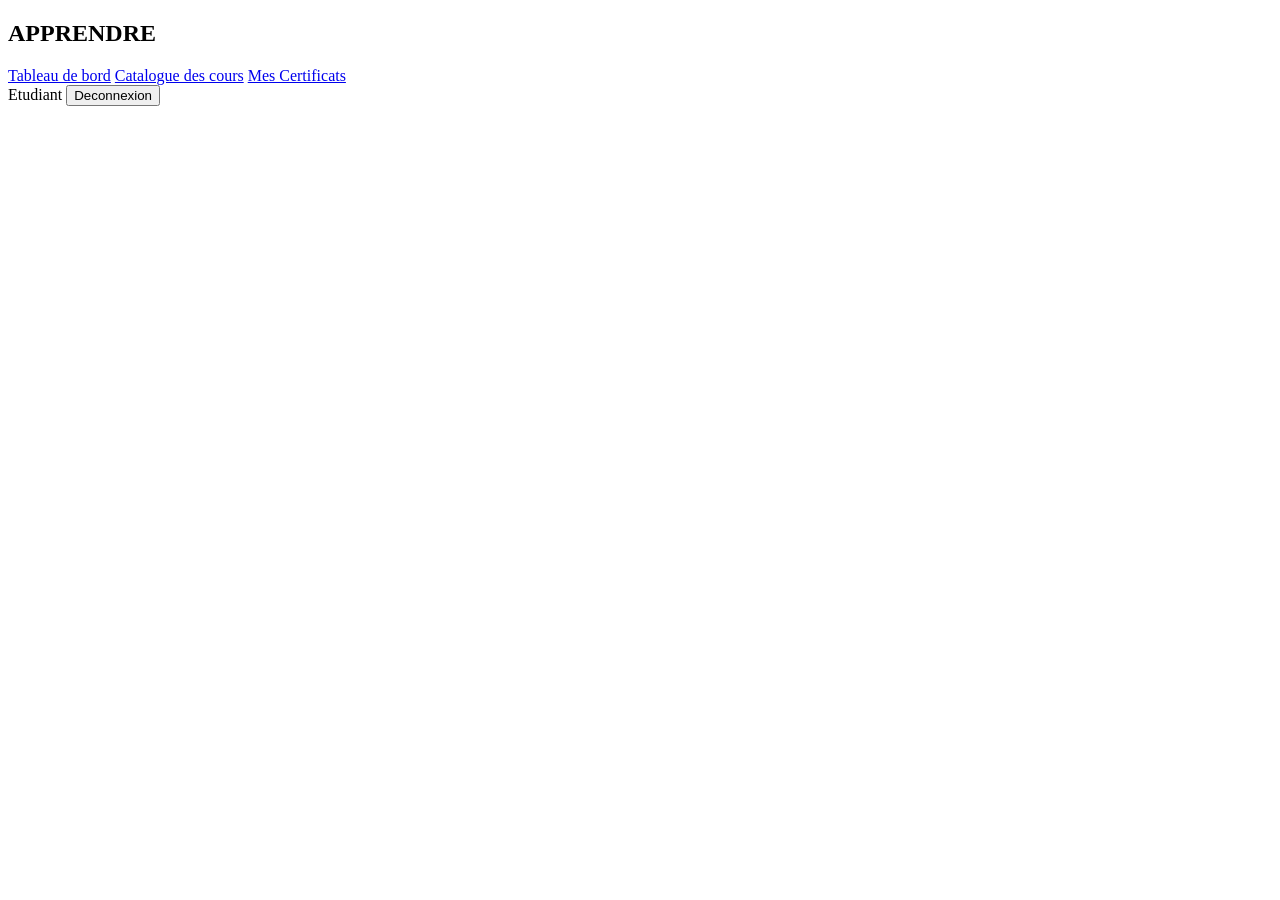
==== index.html @ 1cfc4658 "premier commit" ====
<!DOCTYPE html>
<html lang="en">

<head>
    <meta charset="UTF-8">
    <meta name="viewport" content="width=device-width, initial-scale=1.0">
    <link href="https://fonts.googleapis.com/css2?family=Plus+Jakarta+Sans:wght@300;400;500;600;700&display=swap"
        rel="stylesheet">
    <link rel="stylesheet" href="css/styles.css">
    <title>LMS Apprentissage Web</title>
</head>

<body>
    <div class="conteneur-application">
        <aside id="barre-laterale" class="masquee">
            <div id="logo-plateforme">
                <h2>APPRENDRE</h2>
            </div>
            <nav id="menu-navigation">
                <a href="#dashboard" class="link active" id="dashbord-link">Tableau de bord</a>
                <a href="#catalogue" class="nav-link" id="catalogue-link">Catalogue des cours</a>
                <a href="#certificats" class="nav-link" id="certificats-link">Mes Certificats</a>
            </nav>
            <div id="user-zone">
                <span id="user-connected">Etudiant</span>
                <button id="deconnexion-btn">Deconnexion</button>
            </div>
        </aside>
        <main id="zone-contenu">

        </main>
    </div>
</body>

</html>
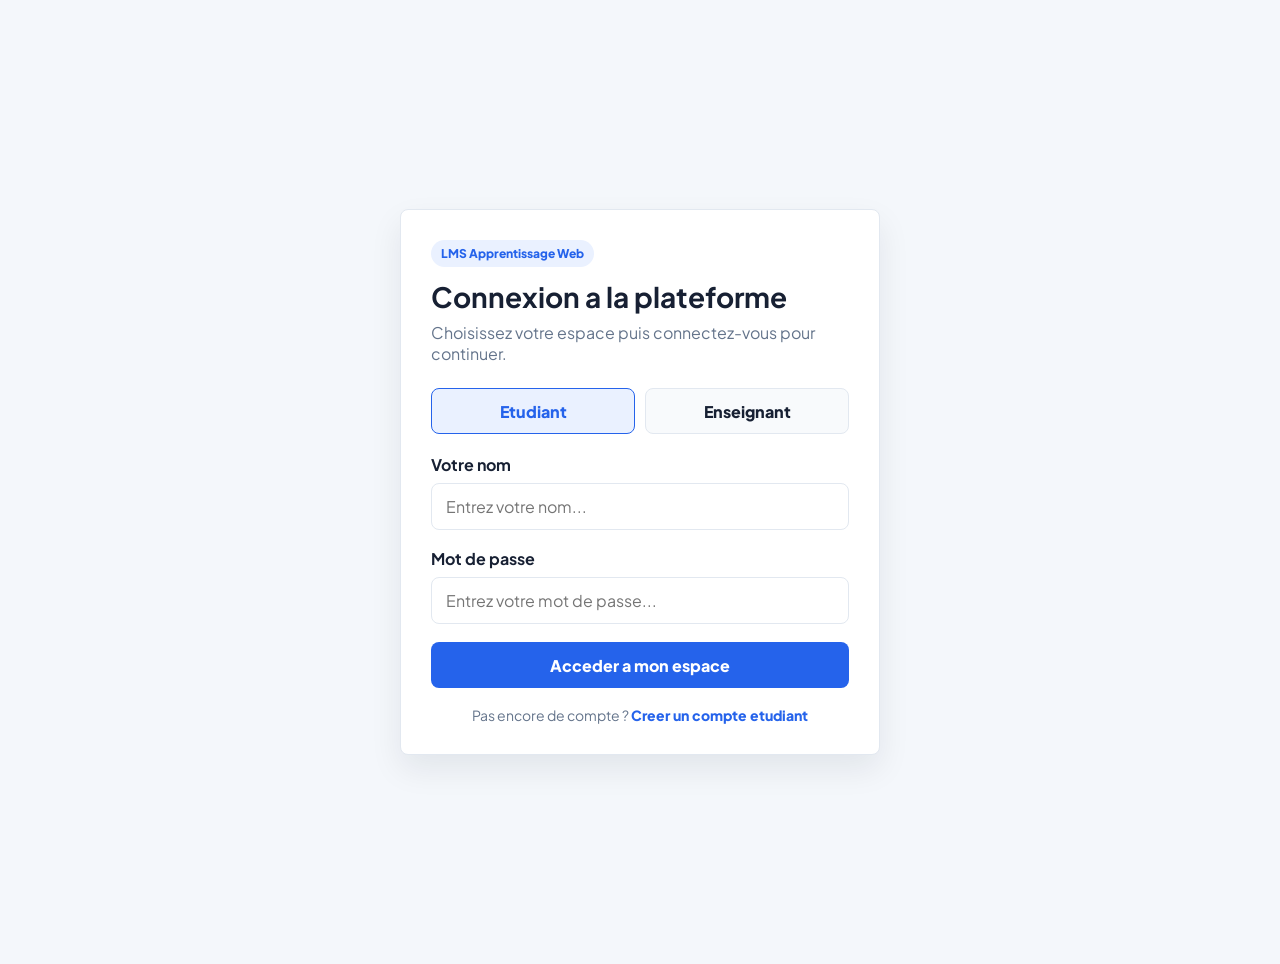
==== commit 54b8fb22: "creation des nouvelles pages et de la logique php et js" ====
--- a/index.html
+++ b/index.html
@@ -1,5 +1,5 @@
 <!DOCTYPE html>
-<html lang="en">
+<html lang="fr">
 
 <head>
     <meta charset="UTF-8">
@@ -7,6 +7,16 @@
     <link href="https://fonts.googleapis.com/css2?family=Plus+Jakarta+Sans:wght@300;400;500;600;700&display=swap"
         rel="stylesheet">
     <link rel="stylesheet" href="css/styles.css">
+    <link rel="stylesheet" href="css/connexion.css">
+    <link rel="stylesheet" href="css/dashboard.css">
+    <link rel="stylesheet" href="css/catalogue.css">
+    <link rel="stylesheet" href="css/visionneuse.css">
+    <link rel="stylesheet" href="css/quiz.css">
+    <link rel="stylesheet" href="css/certificat.css">
+    <link rel="stylesheet" href="css/enseignant-dashboard.css">
+    <link rel="stylesheet" href="css/enseignant-cours.css">
+    <link rel="stylesheet" href="css/enseignant-lecon.css">
+    <link rel="stylesheet" href="css/enseignant-evaluation.css">
     <title>LMS Apprentissage Web</title>
 </head>
 
@@ -17,19 +27,28 @@
                 <h2>APPRENDRE</h2>
             </div>
             <nav id="menu-navigation">
-                <a href="#dashboard" class="link active" id="dashbord-link">Tableau de bord</a>
-                <a href="#catalogue" class="nav-link" id="catalogue-link">Catalogue des cours</a>
-                <a href="#certificats" class="nav-link" id="certificats-link">Mes Certificats</a>
+                <p class="titre-menu" data-role-menu="etudiant">Espace etudiant</p>
+                <a href="#dashboard" class="nav-link active" id="dashboard-link" data-role-menu="etudiant">Tableau de bord</a>
+                <a href="#catalogue" class="nav-link" id="catalogue-link" data-role-menu="etudiant">Catalogue des cours</a>
+                <a href="#certificats" class="nav-link" id="certificats-link" data-role-menu="etudiant">Mes Certificats</a>
+                <p class="titre-menu" data-role-menu="enseignant">Espace enseignant</p>
+                <a href="#enseignant-dashboard" class="nav-link" id="enseignant-dashboard-link" data-role-menu="enseignant">Tableau de bord</a>
+                <a href="#enseignant-cours" class="nav-link" id="enseignant-cours-link" data-role-menu="enseignant">Cours</a>
+                <a href="#enseignant-lecon" class="nav-link" id="enseignant-lecon-link" data-role-menu="enseignant">Lecons</a>
+                <a href="#enseignant-evaluation" class="nav-link" id="enseignant-evaluation-link" data-role-menu="enseignant">Evaluations</a>
+                <p class="titre-menu" data-role-menu="promoteur">Espace promoteur</p>
+                <a href="#promoteur-modules" class="nav-link" id="promoteur-modules-link" data-role-menu="promoteur">Modules</a>
             </nav>
             <div id="user-zone">
                 <span id="user-connected">Etudiant</span>
-                <button id="deconnexion-btn">Deconnexion</button>
+                <button id="deconnexion-btn" type="button">Deconnexion</button>
             </div>
         </aside>
         <main id="zone-contenu">
 
         </main>
     </div>
+    <script src="js/app.js"></script>
 </body>
 
-</html>+</html>
--- a/css/styles.css
+++ b/css/styles.css
@@ -0,0 +1,293 @@
+:root {
+    --couleur-primaire: #2563eb;
+    --couleur-primaire-foncee: #1d4ed8;
+    --couleur-secondaire: #0f766e;
+    --couleur-fond: #f4f7fb;
+    --couleur-surface: #ffffff;
+    --couleur-texte: #172033;
+    --couleur-texte-secondaire: #64748b;
+    --couleur-bordure: #e2e8f0;
+    --couleur-danger: #dc2626;
+    --couleur-succes: #16a34a;
+    --ombre-carte: 0 14px 32px rgba(15, 23, 42, 0.08);
+    --rayon: 8px;
+    --largeur-sidebar: 270px;
+}
+
+* {
+    box-sizing: border-box;
+    margin: 0;
+    padding: 0;
+}
+
+body {
+    min-height: 100vh;
+    font-family: "Plus Jakarta Sans", Arial, sans-serif;
+    background: var(--couleur-fond);
+    color: var(--couleur-texte);
+}
+
+a {
+    color: inherit;
+    text-decoration: none;
+}
+
+button,
+input,
+select,
+textarea {
+    font: inherit;
+}
+
+button {
+    cursor: pointer;
+}
+
+.conteneur-application {
+    min-height: 100vh;
+    display: flex;
+}
+
+#barre-laterale {
+    width: var(--largeur-sidebar);
+    min-height: 100vh;
+    display: flex;
+    flex-direction: column;
+    gap: 24px;
+    padding: 24px;
+    background: var(--couleur-surface);
+    border-right: 1px solid var(--couleur-bordure);
+}
+
+#logo-plateforme h2 {
+    color: var(--couleur-primaire);
+    font-size: 22px;
+    letter-spacing: 0;
+}
+
+#menu-navigation {
+    display: flex;
+    flex: 1;
+    flex-direction: column;
+    gap: 8px;
+}
+
+.titre-menu {
+    margin: 16px 0 4px;
+    color: var(--couleur-texte-secondaire);
+    font-size: 12px;
+    font-weight: 700;
+    text-transform: uppercase;
+}
+
+.nav-link {
+    display: block;
+    padding: 11px 12px;
+    border-radius: var(--rayon);
+    color: var(--couleur-texte-secondaire);
+    font-weight: 600;
+}
+
+.nav-link:hover,
+.nav-link.active {
+    background: #eaf1ff;
+    color: var(--couleur-primaire);
+}
+
+#user-zone {
+    display: flex;
+    flex-direction: column;
+    gap: 10px;
+    padding-top: 18px;
+    border-top: 1px solid var(--couleur-bordure);
+}
+
+#user-connected {
+    font-weight: 700;
+}
+
+#deconnexion-btn {
+    border: 1px solid var(--couleur-bordure);
+    border-radius: var(--rayon);
+    padding: 10px 12px;
+    background: #f8fafc;
+    color: var(--couleur-texte);
+}
+
+#zone-contenu {
+    flex: 1;
+    min-width: 0;
+    padding: 32px;
+}
+
+.masque,
+.masquee {
+    display: none !important;
+}
+
+.fond-barre-progression {
+    width: 100%;
+    height: 10px;
+    overflow: hidden;
+    border-radius: 999px;
+    background: #e2e8f0;
+}
+
+#remplissage-barre-progression,
+#remplissage-progression-cours {
+    height: 100%;
+    border-radius: inherit;
+    background: var(--couleur-succes);
+}
+
+.groupe-saisie {
+    margin-bottom: 18px;
+}
+
+.groupe-saisie label {
+    display: block;
+    margin-bottom: 8px;
+    font-weight: 700;
+}
+
+.groupe-saisie input,
+.groupe-saisie select,
+.groupe-saisie textarea {
+    width: 100%;
+    padding: 12px 14px;
+    border: 1px solid var(--couleur-bordure);
+    border-radius: var(--rayon);
+    background: #ffffff;
+    color: var(--couleur-texte);
+}
+
+.groupe-saisie textarea {
+    resize: vertical;
+}
+
+.actions-formulaire {
+    display: flex;
+    gap: 12px;
+    margin-top: 22px;
+}
+
+.actions-formulaire button,
+.btn-action-majeure {
+    display: inline-flex;
+    align-items: center;
+    justify-content: center;
+    min-height: 44px;
+    border: none;
+    border-radius: var(--rayon);
+    padding: 12px 18px;
+    background: var(--couleur-primaire);
+    color: #ffffff;
+    font-weight: 700;
+}
+
+.btn-secondaire,
+.actions-formulaire .btn-secondaire {
+    display: inline-flex;
+    align-items: center;
+    justify-content: center;
+    min-height: 44px;
+    border: 1px solid var(--couleur-bordure);
+    border-radius: var(--rayon);
+    padding: 12px 18px;
+    background: #f8fafc;
+    color: var(--couleur-texte);
+    font-weight: 700;
+}
+
+.message-vide,
+.message-selection {
+    padding: 18px;
+    border: 1px dashed var(--couleur-bordure);
+    border-radius: var(--rayon);
+    color: var(--couleur-texte-secondaire);
+    background: #f8fafc;
+}
+
+.message-application {
+    position: fixed;
+    right: 20px;
+    bottom: 20px;
+    z-index: 50;
+    max-width: 360px;
+    padding: 14px 16px;
+    border-radius: var(--rayon);
+    background: #0f172a;
+    color: #ffffff;
+    box-shadow: 0 18px 40px rgba(15, 23, 42, 0.22);
+    font-weight: 700;
+}
+
+.message-application.succes {
+    background: var(--couleur-succes);
+}
+
+.message-application.erreur {
+    background: var(--couleur-danger);
+}
+
+.carte-cours {
+    display: grid;
+    gap: 10px;
+    padding: 20px;
+    border: 1px solid var(--couleur-bordure);
+    border-radius: var(--rayon);
+    background: var(--couleur-surface);
+    box-shadow: var(--ombre-carte);
+}
+
+.carte-cours h3 {
+    font-size: 20px;
+}
+
+.carte-cours p,
+.carte-cours small {
+    color: var(--couleur-texte-secondaire);
+}
+
+.badge-module {
+    width: fit-content;
+    padding: 5px 9px;
+    border-radius: 999px;
+    background: #ecfeff;
+    color: var(--couleur-secondaire);
+    font-size: 12px;
+    font-weight: 800;
+}
+
+.ligne-tableau {
+    display: grid;
+    grid-template-columns: 1fr auto;
+    gap: 12px;
+    padding: 13px 0;
+    border-bottom: 1px solid var(--couleur-bordure);
+}
+
+.ligne-tableau:last-child {
+    border-bottom: none;
+}
+
+.ligne-tableau span {
+    color: var(--couleur-texte-secondaire);
+    font-size: 14px;
+}
+
+@media (max-width: 900px) {
+    .conteneur-application {
+        flex-direction: column;
+    }
+
+    #barre-laterale {
+        width: 100%;
+        min-height: auto;
+    }
+
+    #zone-contenu {
+        padding: 20px;
+    }
+
+}
--- a/css/connexion.css
+++ b/css/connexion.css
@@ -0,0 +1,103 @@
+.conteneur-connexion {
+    min-height: 100vh;
+    display: grid;
+    place-items: center;
+    padding: 32px;
+    background: var(--couleur-fond);
+}
+
+.carte-connexion {
+    width: min(100%, 480px);
+    padding: 30px;
+    border: 1px solid var(--couleur-bordure);
+    border-radius: var(--rayon);
+    background: var(--couleur-surface);
+    box-shadow: var(--ombre-carte);
+}
+
+.connexion-header {
+    margin-bottom: 24px;
+}
+
+.badge-plateforme {
+    display: inline-flex;
+    margin-bottom: 12px;
+    padding: 6px 10px;
+    border-radius: 999px;
+    background: #eaf1ff;
+    color: var(--couleur-primaire);
+    font-size: 12px;
+    font-weight: 800;
+}
+
+.connexion-header h2 {
+    margin-bottom: 8px;
+    font-size: 28px;
+}
+
+.connexion-header p,
+.pied-connexion p,
+.footer-connexion p {
+    color: var(--couleur-texte-secondaire);
+}
+
+.choix-role {
+    display: grid;
+    grid-template-columns: repeat(2, 1fr);
+    gap: 10px;
+    margin-bottom: 20px;
+}
+
+.option-role {
+    position: relative;
+    display: flex;
+    align-items: center;
+    justify-content: center;
+    min-height: 46px;
+    border: 1px solid var(--couleur-bordure);
+    border-radius: var(--rayon);
+    background: #f8fafc;
+    font-weight: 800;
+    cursor: pointer;
+}
+
+.option-role input {
+    position: absolute;
+    opacity: 0;
+}
+
+.option-role:has(input:checked),
+.option-role.active {
+    border-color: var(--couleur-primaire);
+    background: #eaf1ff;
+    color: var(--couleur-primaire);
+}
+
+#btn-connexion,
+#bouton-inscription {
+    width: 100%;
+    min-height: 46px;
+    border: none;
+    border-radius: var(--rayon);
+    background: var(--couleur-primaire);
+    color: #ffffff;
+    font-weight: 800;
+}
+
+#btn-connexion:hover,
+#bouton-inscription:hover {
+    background: var(--couleur-primaire-foncee);
+}
+
+.pied-connexion,
+.footer-connexion {
+    margin-top: 18px;
+    text-align: center;
+    font-size: 14px;
+}
+
+.pied-connexion a,
+.footer-connexion a {
+    color: var(--couleur-primaire);
+    font-weight: 800;
+}
--- a/css/dashboard.css
+++ b/css/dashboard.css
@@ -0,0 +1,101 @@
+.dashboard-etudiant {
+    width: 100%;
+}
+
+.header-dashboard-etudiant {
+    margin-bottom: 28px;
+    padding: 28px;
+    border-radius: var(--rayon);
+    background: linear-gradient(135deg, #ffffff 0%, #eaf1ff 100%);
+    border: 1px solid var(--couleur-bordure);
+}
+
+.header-dashboard-etudiant h1 {
+    margin-bottom: 8px;
+    font-size: 32px;
+}
+
+.header-dashboard-etudiant p {
+    color: var(--couleur-texte-secondaire);
+}
+
+.stats-etudiant {
+    display: grid;
+    grid-template-columns: repeat(3, minmax(0, 1fr));
+    gap: 18px;
+    margin-bottom: 24px;
+}
+
+.carte-stat-etudiant {
+    display: flex;
+    align-items: center;
+    gap: 14px;
+    padding: 20px;
+    border: 1px solid #bfdbfe;
+    border-radius: var(--rayon);
+    background: #ffffff;
+    box-shadow: var(--ombre-carte);
+}
+
+.icone-stat-etudiant {
+    width: 44px;
+    height: 44px;
+    display: inline-flex;
+    align-items: center;
+    justify-content: center;
+    flex: 0 0 auto;
+    border-radius: var(--rayon);
+    background: #dbeafe;
+    color: var(--couleur-primaire);
+    font-size: 13px;
+    font-weight: 800;
+}
+
+.details-stat-etudiant h3 {
+    font-size: 28px;
+}
+
+.details-stat-etudiant p {
+    color: var(--couleur-texte-secondaire);
+    font-size: 14px;
+}
+
+.gbl-progression-card,
+.zone-cours-actifs {
+    margin-bottom: 24px;
+    padding: 24px;
+    border: 1px solid var(--couleur-bordure);
+    border-radius: var(--rayon);
+    background: var(--couleur-surface);
+    box-shadow: var(--ombre-carte);
+}
+
+.gbl-progression-card h2,
+.zone-cours-actifs h2 {
+    margin-bottom: 16px;
+    font-size: 22px;
+}
+
+.conteneur-barre-progression {
+    display: grid;
+    grid-template-columns: 1fr auto;
+    align-items: center;
+    gap: 14px;
+}
+
+#pourcentage-progression {
+    color: var(--couleur-succes);
+    font-weight: 800;
+}
+
+.grille-cours {
+    display: grid;
+    grid-template-columns: repeat(auto-fit, minmax(240px, 1fr));
+    gap: 18px;
+}
+
+@media (max-width: 900px) {
+    .stats-etudiant {
+        grid-template-columns: 1fr;
+    }
+}
--- a/css/catalogue.css
+++ b/css/catalogue.css
@@ -0,0 +1,43 @@
+.conteneur-catalogue {
+    width: 100%;
+}
+
+.header-catalogue {
+    margin-bottom: 24px;
+}
+
+.header-catalogue h1 {
+    margin-bottom: 8px;
+    font-size: 32px;
+}
+
+.header-catalogue p {
+    color: var(--couleur-texte-secondaire);
+}
+
+.barre-filtres {
+    display: flex;
+    flex-wrap: wrap;
+    gap: 10px;
+    margin-bottom: 24px;
+}
+
+.btn-filter {
+    border: 1px solid var(--couleur-bordure);
+    border-radius: 999px;
+    padding: 10px 16px;
+    background: #ffffff;
+    color: var(--couleur-texte-secondaire);
+    font-weight: 800;
+}
+
+.btn-filter:hover,
+.btn-filter.active {
+    border-color: var(--couleur-primaire);
+    background: #eaf1ff;
+    color: var(--couleur-primaire);
+}
+
+#grille-catalogue-cours {
+    min-height: 220px;
+}
--- a/css/visionneuse.css
+++ b/css/visionneuse.css
@@ -0,0 +1,93 @@
+.conteneur-visionneuse {
+    display: grid;
+    grid-template-columns: 300px 1fr;
+    gap: 24px;
+}
+
+#barre-cours {
+    align-self: start;
+    padding: 22px;
+    border: 1px solid var(--couleur-bordure);
+    border-radius: var(--rayon);
+    background: var(--couleur-surface);
+    box-shadow: var(--ombre-carte);
+}
+
+#btn-retour-catalogue {
+    margin-bottom: 18px;
+    border: 1px solid var(--couleur-bordure);
+    border-radius: var(--rayon);
+    padding: 10px 12px;
+    background: #f8fafc;
+    font-weight: 800;
+}
+
+#titre-cours-visionneuse {
+    margin-bottom: 16px;
+    font-size: 20px;
+}
+
+.barre-progression-cours {
+    display: grid;
+    gap: 8px;
+    margin-bottom: 18px;
+}
+
+#pourcentage-cours {
+    color: var(--couleur-texte-secondaire);
+    font-size: 13px;
+    font-weight: 700;
+}
+
+#liste-chapitres {
+    display: grid;
+    gap: 8px;
+}
+
+#zone-lecture-lecon {
+    min-height: 520px;
+    padding: 28px;
+    border: 1px solid var(--couleur-bordure);
+    border-radius: var(--rayon);
+    background: var(--couleur-surface);
+    box-shadow: var(--ombre-carte);
+}
+
+#header-lecon {
+    margin-bottom: 20px;
+}
+
+#titre-lecon-actuelle {
+    font-size: 30px;
+}
+
+#contenu-texte-lecon {
+    min-height: 300px;
+}
+
+#barre-actions-lecon {
+    display: flex;
+    flex-wrap: wrap;
+    gap: 10px;
+    margin-top: 24px;
+}
+
+#barre-actions-lecon button {
+    border: 1px solid var(--couleur-bordure);
+    border-radius: var(--rayon);
+    padding: 11px 14px;
+    background: #f8fafc;
+    font-weight: 800;
+}
+
+#barre-actions-lecon .btn-action-majeure {
+    border-color: var(--couleur-primaire);
+    background: var(--couleur-primaire);
+    color: #ffffff;
+}
+
+@media (max-width: 900px) {
+    .conteneur-visionneuse {
+        grid-template-columns: 1fr;
+    }
+}
--- a/css/quiz.css
+++ b/css/quiz.css
@@ -0,0 +1,109 @@
+.conteneur-quiz {
+    max-width: 760px;
+    margin: 0 auto;
+}
+
+.carte-quiz,
+#quiz-jeu,
+#quiz-resultats {
+    padding: 28px;
+    border: 1px solid var(--couleur-bordure);
+    border-radius: var(--rayon);
+    background: var(--couleur-surface);
+    box-shadow: var(--ombre-carte);
+}
+
+#quiz-introduction h2,
+#titre-resultat {
+    margin-bottom: 10px;
+    font-size: 28px;
+}
+
+#quiz-introduction p,
+#avertissement-minuteur,
+#feedback-resultat,
+#texte-score {
+    color: var(--couleur-texte-secondaire);
+}
+
+#avertissement-minuteur {
+    margin: 18px 0;
+    padding: 12px;
+    border-radius: var(--rayon);
+    background: #fff7ed;
+    color: #9a3412;
+    font-weight: 700;
+}
+
+#btn-lancer-quiz,
+#btn-valider-option {
+    border: none;
+    border-radius: var(--rayon);
+    padding: 12px 18px;
+    background: var(--couleur-primaire);
+    color: #ffffff;
+    font-weight: 800;
+}
+
+#btn-valider-option:disabled {
+    cursor: not-allowed;
+    background: #94a3b8;
+}
+
+.quiz-header {
+    display: flex;
+    align-items: center;
+    justify-content: space-between;
+    gap: 12px;
+    margin-bottom: 20px;
+}
+
+#minuteur-boite {
+    border-radius: 999px;
+    padding: 8px 12px;
+    background: #fee2e2;
+    color: var(--couleur-danger);
+    font-weight: 800;
+}
+
+#texte-question {
+    margin-bottom: 16px;
+    font-size: 22px;
+}
+
+#liste-option-quiz {
+    display: grid;
+    gap: 10px;
+    margin-bottom: 18px;
+}
+
+#quiz-resultats {
+    text-align: center;
+}
+
+#icone-resultat {
+    width: 58px;
+    height: 58px;
+    display: inline-flex;
+    align-items: center;
+    justify-content: center;
+    margin-bottom: 14px;
+    border-radius: 999px;
+    background: #dcfce7;
+    color: var(--couleur-succes);
+    font-weight: 900;
+}
+
+.actions-resultats {
+    display: flex;
+    flex-wrap: wrap;
+    justify-content: center;
+    gap: 12px;
+    margin-top: 22px;
+}
+
+.actions-resultats button {
+    border-radius: var(--rayon);
+    padding: 12px 16px;
+    font-weight: 800;
+}
--- a/css/certificat.css
+++ b/css/certificat.css
@@ -0,0 +1,75 @@
+.conteneur-certificats {
+    width: 100%;
+}
+
+.header-certificats {
+    margin-bottom: 24px;
+}
+
+.header-certificats h1 {
+    margin-bottom: 8px;
+    font-size: 32px;
+}
+
+.header-certificats p {
+    color: var(--couleur-texte-secondaire);
+}
+
+.grille-certificats {
+    display: grid;
+    grid-template-columns: repeat(auto-fit, minmax(260px, 1fr));
+    gap: 18px;
+}
+
+#modal-certificat {
+    position: fixed;
+    inset: 0;
+    z-index: 10;
+    display: grid;
+    place-items: center;
+    padding: 24px;
+    background: rgba(15, 23, 42, 0.55);
+}
+
+.boite-modale-certificat {
+    width: min(100%, 820px);
+    position: relative;
+    padding: 28px;
+    border-radius: var(--rayon);
+    background: var(--couleur-surface);
+    box-shadow: 0 24px 60px rgba(15, 23, 42, 0.25);
+}
+
+#btn-fermer-modale {
+    position: absolute;
+    top: 14px;
+    right: 14px;
+    width: 36px;
+    height: 36px;
+    border: 1px solid var(--couleur-bordure);
+    border-radius: 999px;
+    background: #f8fafc;
+    font-weight: 900;
+}
+
+#zone-rendu-certificat {
+    min-height: 360px;
+    border: 2px solid #c9a227;
+    border-radius: var(--rayon);
+    background: #fffdf5;
+}
+
+.actions-modale {
+    display: flex;
+    justify-content: flex-end;
+    margin-top: 18px;
+}
+
+#btn-imprimer-certificat {
+    border: none;
+    border-radius: var(--rayon);
+    padding: 12px 18px;
+    background: var(--couleur-primaire);
+    color: #ffffff;
+    font-weight: 800;
+}
--- a/css/enseignant-dashboard.css
+++ b/css/enseignant-dashboard.css
@@ -0,0 +1,97 @@
+.dashboard-enseignant {
+    width: 100%;
+}
+
+.header-dashboard-enseignant {
+    margin-bottom: 28px;
+    padding: 28px;
+    border-radius: var(--rayon);
+    background: #0f172a;
+    color: #ffffff;
+}
+
+.header-dashboard-enseignant h1 {
+    margin-bottom: 8px;
+    font-size: 32px;
+}
+
+.header-dashboard-enseignant p {
+    color: #cbd5e1;
+}
+
+.stats-enseignant {
+    display: grid;
+    grid-template-columns: repeat(3, minmax(0, 1fr));
+    gap: 18px;
+    margin-bottom: 24px;
+}
+
+.carte-stat-enseignant {
+    display: flex;
+    align-items: center;
+    gap: 14px;
+    padding: 20px;
+    border: 1px solid #99f6e4;
+    border-radius: var(--rayon);
+    background: #f0fdfa;
+}
+
+.icone-stat-enseignant {
+    width: 44px;
+    height: 44px;
+    display: inline-flex;
+    align-items: center;
+    justify-content: center;
+    flex: 0 0 auto;
+    border-radius: var(--rayon);
+    background: var(--couleur-secondaire);
+    color: #ffffff;
+    font-size: 13px;
+    font-weight: 800;
+}
+
+.details-stat-enseignant h3 {
+    font-size: 28px;
+}
+
+.details-stat-enseignant p {
+    color: #115e59;
+    font-size: 14px;
+}
+
+.bloc-enseignant {
+    display: flex;
+    align-items: center;
+    justify-content: space-between;
+    gap: 18px;
+    padding: 24px;
+    border: 1px solid var(--couleur-bordure);
+    border-radius: var(--rayon);
+    background: var(--couleur-surface);
+    box-shadow: var(--ombre-carte);
+}
+
+.bloc-enseignant h2 {
+    margin-bottom: 8px;
+}
+
+.bloc-enseignant p {
+    color: var(--couleur-texte-secondaire);
+}
+
+.actions-enseignant {
+    display: flex;
+    flex-wrap: wrap;
+    gap: 12px;
+}
+
+@media (max-width: 700px) {
+    .stats-enseignant {
+        grid-template-columns: 1fr;
+    }
+
+    .bloc-enseignant {
+        align-items: stretch;
+        flex-direction: column;
+    }
+}
--- a/css/enseignant-cours.css
+++ b/css/enseignant-cours.css
@@ -0,0 +1,40 @@
+.conteneur-formulaire-cours {
+    max-width: 860px;
+}
+
+.header-formulaire {
+    margin-bottom: 24px;
+}
+
+.header-formulaire h1 {
+    margin-bottom: 8px;
+    font-size: 30px;
+}
+
+.header-formulaire p {
+    color: var(--couleur-texte-secondaire);
+}
+
+.formulaire-cours {
+    padding: 24px;
+    border: 1px solid var(--couleur-bordure);
+    border-radius: var(--rayon);
+    background: var(--couleur-surface);
+    box-shadow: var(--ombre-carte);
+}
+
+.liste-enseignant {
+    margin-top: 24px;
+    padding: 22px;
+    border: 1px solid var(--couleur-bordure);
+    border-radius: var(--rayon);
+    background: var(--couleur-surface);
+}
+
+.liste-enseignant h2 {
+    margin-bottom: 14px;
+}
+
+.tableau-simple {
+    min-height: 90px;
+}
--- a/css/enseignant-lecon.css
+++ b/css/enseignant-lecon.css
@@ -0,0 +1,11 @@
+.conteneur-lecon {
+    max-width: 820px;
+}
+
+.formulaire-lecon {
+    padding: 24px;
+    border: 1px solid var(--couleur-bordure);
+    border-radius: var(--rayon);
+    background: var(--couleur-surface);
+    box-shadow: var(--ombre-carte);
+}
--- a/css/enseignant-evaluation.css
+++ b/css/enseignant-evaluation.css
@@ -0,0 +1,27 @@
+.conteneur-evaluation {
+    max-width: 900px;
+}
+
+.formulaire-evaluation {
+    padding: 24px;
+    border: 1px solid var(--couleur-bordure);
+    border-radius: var(--rayon);
+    background: var(--couleur-surface);
+    box-shadow: var(--ombre-carte);
+}
+
+.grille-options {
+    display: grid;
+    grid-template-columns: repeat(2, minmax(0, 1fr));
+    gap: 16px;
+}
+
+@media (max-width: 700px) {
+    .grille-options {
+        grid-template-columns: 1fr;
+    }
+
+    .actions-formulaire {
+        flex-direction: column;
+    }
+}
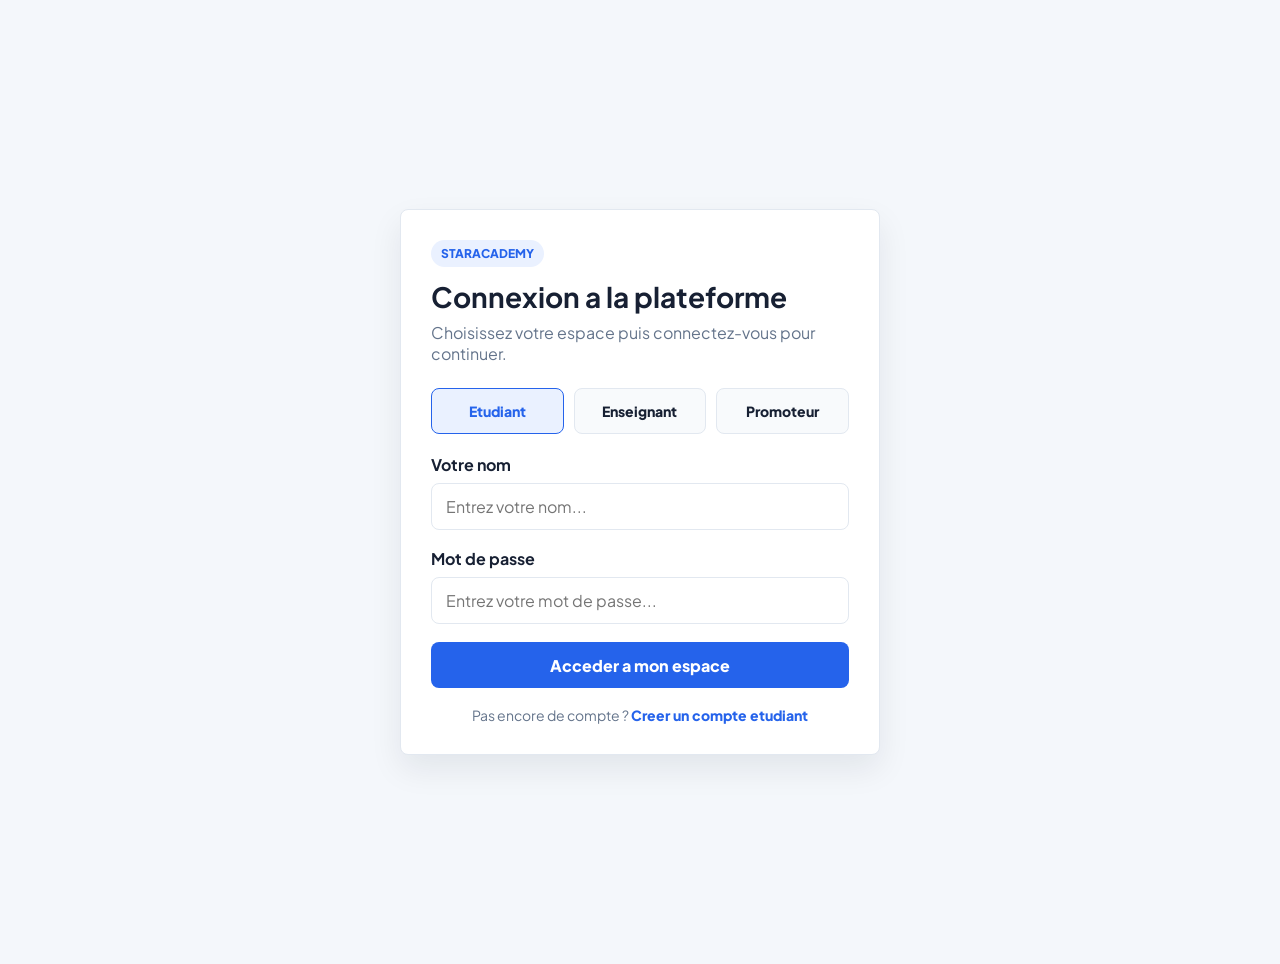
==== commit 31299046: "mise a jour version 2.0" ====
--- a/index.html
+++ b/index.html
@@ -4,7 +4,7 @@
 <head>
     <meta charset="UTF-8">
     <meta name="viewport" content="width=device-width, initial-scale=1.0">
-    <link href="https://fonts.googleapis.com/css2?family=Plus+Jakarta+Sans:wght@300;400;500;600;700&display=swap"
+    <link href="https://fonts.googleapis.com/css2?family=Space+Mono:wght@400;700&family=Plus+Jakarta+Sans:wght@300;400;500;600;700&display=swap"
         rel="stylesheet">
     <link rel="stylesheet" href="css/styles.css">
     <link rel="stylesheet" href="css/connexion.css">
@@ -17,14 +17,25 @@
     <link rel="stylesheet" href="css/enseignant-cours.css">
     <link rel="stylesheet" href="css/enseignant-lecon.css">
     <link rel="stylesheet" href="css/enseignant-evaluation.css">
-    <title>LMS Apprentissage Web</title>
+    <title>STARACADEMY</title>
 </head>
 
 <body>
     <div class="conteneur-application">
         <aside id="barre-laterale" class="masquee">
             <div id="logo-plateforme">
-                <h2>APPRENDRE</h2>
+                <div id="logo-icone">
+                    <svg width="28" height="28" viewBox="0 0 56 56" fill="none" xmlns="http://www.w3.org/2000/svg">
+                        <circle cx="28" cy="28" r="6" stroke="#00ffc8" stroke-width="1.5"/>
+                        <path d="M28 22V8M28 48V34M22 28H8M48 28H34" stroke="#00ffc8" stroke-width="1.5" stroke-linecap="round"/>
+                        <path d="M22 22L14 14M34 34L42 42M34 22L42 14M22 34L14 42" stroke="#00ffc8" stroke-width="1" stroke-linecap="round" opacity="0.5"/>
+                        <circle cx="28" cy="8" r="2" fill="#00ffc8"/>
+                        <circle cx="28" cy="48" r="2" fill="#00ffc8"/>
+                        <circle cx="8" cy="28" r="2" fill="#00ffc8"/>
+                        <circle cx="48" cy="28" r="2" fill="#00ffc8"/>
+                    </svg>
+                </div>
+                <span id="logo-texte">STARACADEMY</span>
             </div>
             <nav id="menu-navigation">
                 <p class="titre-menu" data-role-menu="etudiant">Espace etudiant</p>
--- a/css/styles.css
+++ b/css/styles.css
@@ -55,14 +55,80 @@
     flex-direction: column;
     gap: 24px;
     padding: 24px;
-    background: var(--couleur-surface);
-    border-right: 1px solid var(--couleur-bordure);
-}
-
-#logo-plateforme h2 {
-    color: var(--couleur-primaire);
-    font-size: 22px;
-    letter-spacing: 0;
+    background: #0a0e17;
+    border-right: 1px solid #1e293b;
+}
+
+#logo-plateforme {
+    display: flex;
+    align-items: center;
+    gap: 10px;
+    padding: 10px 0 6px;
+}
+
+#logo-icone {
+    display: flex;
+    align-items: center;
+    justify-content: center;
+    width: 38px;
+    height: 38px;
+    border-radius: 8px;
+    border: 1px solid rgba(0,255,200,0.3);
+    background: rgba(0,255,200,0.05);
+    flex-shrink: 0;
+}
+
+#logo-texte {
+    font-family: "Space Mono", monospace;
+    font-weight: 700;
+    font-size: 13px;
+    letter-spacing: 0.2em;
+    color: #00ffc8;
+}
+
+.titre-menu {
+    margin: 16px 0 4px;
+    color: #475569;
+    font-size: 11px;
+    font-weight: 700;
+    text-transform: uppercase;
+    letter-spacing: 0.05em;
+}
+
+.nav-link {
+    display: block;
+    padding: 11px 12px;
+    border-radius: var(--rayon);
+    color: #94a3b8;
+    font-weight: 600;
+}
+
+.nav-link:hover,
+.nav-link.active {
+    background: rgba(0,255,200,0.08);
+    color: #00ffc8;
+}
+
+#user-zone {
+    display: flex;
+    flex-direction: column;
+    gap: 10px;
+    padding-top: 18px;
+    border-top: 1px solid #1e293b;
+}
+
+#user-connected {
+    font-weight: 700;
+    color: #94a3b8;
+    font-size: 13px;
+}
+
+#deconnexion-btn {
+    border: 1px solid #1e293b;
+    border-radius: var(--rayon);
+    padding: 10px 12px;
+    background: #0f172a;
+    color: #94a3b8;
 }
 
 #menu-navigation {
@@ -72,52 +138,12 @@
     gap: 8px;
 }
 
-.titre-menu {
-    margin: 16px 0 4px;
-    color: var(--couleur-texte-secondaire);
-    font-size: 12px;
-    font-weight: 700;
-    text-transform: uppercase;
-}
-
-.nav-link {
-    display: block;
-    padding: 11px 12px;
-    border-radius: var(--rayon);
-    color: var(--couleur-texte-secondaire);
-    font-weight: 600;
-}
-
-.nav-link:hover,
-.nav-link.active {
-    background: #eaf1ff;
-    color: var(--couleur-primaire);
-}
-
-#user-zone {
-    display: flex;
-    flex-direction: column;
-    gap: 10px;
-    padding-top: 18px;
-    border-top: 1px solid var(--couleur-bordure);
-}
-
-#user-connected {
-    font-weight: 700;
-}
-
-#deconnexion-btn {
-    border: 1px solid var(--couleur-bordure);
-    border-radius: var(--rayon);
-    padding: 10px 12px;
-    background: #f8fafc;
-    color: var(--couleur-texte);
-}
-
 #zone-contenu {
     flex: 1;
     min-width: 0;
+    max-width: 1200px;
     padding: 32px;
+    margin: 0 auto;
 }
 
 .masque,
@@ -276,6 +302,109 @@
     font-size: 14px;
 }
 
+.liste-modules-promoteur {
+    margin-top: 24px;
+}
+
+.liste-modules-promoteur h3 {
+    margin-bottom: 14px;
+}
+
+.module-accordeon {
+    margin-bottom: 12px;
+    border: 1px solid var(--couleur-bordure);
+    border-radius: var(--rayon);
+    background: var(--couleur-surface);
+    box-shadow: 0 10px 24px rgba(15, 23, 42, 0.06);
+}
+
+.module-accordeon summary {
+    display: grid;
+    grid-template-columns: auto 1fr auto;
+    align-items: center;
+    gap: 12px;
+    padding: 16px;
+    list-style: none;
+    cursor: pointer;
+}
+
+.module-accordeon summary::-webkit-details-marker {
+    display: none;
+}
+
+.module-chevron {
+    display: inline-flex;
+    align-items: center;
+    justify-content: center;
+    width: 28px;
+    height: 28px;
+    border: 1px solid #bfdbfe;
+    border-radius: var(--rayon);
+    color: var(--couleur-primaire);
+    font-size: 22px;
+    line-height: 1;
+    transition: transform 0.18s ease;
+}
+
+.module-accordeon[open] .module-chevron {
+    transform: rotate(90deg);
+}
+
+.module-accordeon summary div {
+    display: grid;
+    gap: 4px;
+    min-width: 0;
+}
+
+.module-accordeon summary span:not(.module-chevron) {
+    color: var(--couleur-texte-secondaire);
+    font-size: 13px;
+}
+
+.module-accordeon summary em {
+    padding: 5px 9px;
+    border-radius: 999px;
+    background: #f1f5f9;
+    color: var(--couleur-texte-secondaire);
+    font-size: 12px;
+    font-style: normal;
+    font-weight: 800;
+}
+
+.sous-menu-cours {
+    display: grid;
+    gap: 10px;
+    padding: 0 16px 16px 56px;
+}
+
+.item-cours-module {
+    display: flex;
+    align-items: center;
+    justify-content: space-between;
+    gap: 14px;
+    padding: 12px;
+    border: 1px solid #e0f2fe;
+    border-radius: var(--rayon);
+    background: #f8fafc;
+}
+
+.item-cours-module div {
+    display: grid;
+    gap: 4px;
+    min-width: 0;
+}
+
+.item-cours-module span,
+.item-cours-module small {
+    color: var(--couleur-texte-secondaire);
+    font-size: 13px;
+}
+
+.item-cours-module small {
+    flex: 0 0 auto;
+    font-weight: 800;
+}
+
 @media (max-width: 900px) {
     .conteneur-application {
         flex-direction: column;
@@ -291,3 +420,23 @@
     }
 
 }
+
+@media (max-width: 700px) {
+    .module-accordeon summary {
+        grid-template-columns: auto 1fr;
+    }
+
+    .module-accordeon summary em {
+        grid-column: 2;
+        width: fit-content;
+    }
+
+    .sous-menu-cours {
+        padding-left: 16px;
+    }
+
+    .item-cours-module {
+        align-items: flex-start;
+        flex-direction: column;
+    }
+}
--- a/css/connexion.css
+++ b/css/connexion.css
@@ -43,7 +43,7 @@
 
 .choix-role {
     display: grid;
-    grid-template-columns: repeat(2, 1fr);
+    grid-template-columns: repeat(3, 1fr);
     gap: 10px;
     margin-bottom: 20px;
 }
@@ -58,6 +58,8 @@
     border-radius: var(--rayon);
     background: #f8fafc;
     font-weight: 800;
+    font-size: 14px;
+    text-align: center;
     cursor: pointer;
 }
 
--- a/css/dashboard.css
+++ b/css/dashboard.css
@@ -94,8 +94,83 @@
     gap: 18px;
 }
 
+.carte-cours-progression {
+    align-content: start;
+}
+
+.mini-progression {
+    display: grid;
+    grid-template-columns: 1fr auto;
+    align-items: center;
+    gap: 10px;
+    margin-top: 4px;
+}
+
+.mini-progression .fond-barre-progression div {
+    height: 100%;
+    border-radius: inherit;
+    background: var(--couleur-succes);
+}
+
+.mini-progression span {
+    color: var(--couleur-succes);
+    font-size: 13px;
+    font-weight: 800;
+}
+
+.zone-resume-apprentissage {
+    display: grid;
+    grid-template-columns: repeat(2, minmax(0, 1fr));
+    gap: 18px;
+}
+
+.zone-resume-apprentissage section {
+    padding: 24px;
+    border: 1px solid var(--couleur-bordure);
+    border-radius: var(--rayon);
+    background: var(--couleur-surface);
+    box-shadow: var(--ombre-carte);
+}
+
+.zone-resume-apprentissage h2 {
+    margin-bottom: 16px;
+    font-size: 22px;
+}
+
+.liste-compacte-dashboard {
+    display: grid;
+    gap: 10px;
+}
+
+.ligne-compacte {
+    display: flex;
+    align-items: center;
+    justify-content: space-between;
+    gap: 14px;
+    padding: 12px 0;
+    border-bottom: 1px solid var(--couleur-bordure);
+}
+
+.ligne-compacte:last-child {
+    border-bottom: none;
+}
+
+.ligne-compacte div {
+    display: grid;
+    gap: 4px;
+}
+
+.ligne-compacte span:not(.badge-module) {
+    color: var(--couleur-texte-secondaire);
+    font-size: 13px;
+}
+
 @media (max-width: 900px) {
     .stats-etudiant {
         grid-template-columns: 1fr;
     }
+
+    .zone-resume-apprentissage {
+        grid-template-columns: 1fr;
+    }
 }
--- a/css/visionneuse.css
+++ b/css/visionneuse.css
@@ -44,13 +44,51 @@
     gap: 8px;
 }
 
+.chapitre-item {
+    padding: 10px 12px;
+    border: 1px solid var(--couleur-bordure);
+    border-radius: var(--rayon);
+    background: #f8fafc;
+    cursor: pointer;
+    font-weight: 600;
+}
+
+.chapitre-item:hover {
+    border-color: var(--couleur-primaire);
+}
+
+.chapitre-item.active {
+    border-color: var(--couleur-primaire);
+    background: #eaf1ff;
+    color: var(--couleur-primaire);
+}
+
 #zone-lecture-lecon {
     min-height: 520px;
+    max-height: calc(100vh - 160px);
+    overflow-y: auto;
     padding: 28px;
     border: 1px solid var(--couleur-bordure);
     border-radius: var(--rayon);
     background: var(--couleur-surface);
     box-shadow: var(--ombre-carte);
+}
+
+#contenu-texte-lecon video {
+    width: 100%;
+    max-width: 860px;
+    max-height: 480px;
+    display: block;
+    border-radius: var(--rayon);
+    background: #000;
+}
+
+#contenu-texte-lecon embed {
+    width: 100%;
+    height: 560px;
+    max-height: calc(100vh - 320px);
+    display: block;
+    border-radius: var(--rayon);
 }
 
 #header-lecon {
@@ -80,6 +118,11 @@
     font-weight: 800;
 }
 
+#barre-actions-lecon button:disabled {
+    opacity: 0.5;
+    cursor: not-allowed;
+}
+
 #barre-actions-lecon .btn-action-majeure {
     border-color: var(--couleur-primaire);
     background: var(--couleur-primaire);
--- a/css/enseignant-dashboard.css
+++ b/css/enseignant-dashboard.css
@@ -85,6 +85,27 @@
     gap: 12px;
 }
 
+.liste-dashboard-enseignant {
+    margin-top: 24px;
+}
+
+.entete-section-enseignant {
+    display: flex;
+    align-items: center;
+    justify-content: space-between;
+    gap: 16px;
+    margin-bottom: 16px;
+}
+
+.entete-section-enseignant h2 {
+    margin-bottom: 6px;
+}
+
+.entete-section-enseignant p {
+    color: var(--couleur-texte-secondaire);
+    font-size: 14px;
+}
+
 @media (max-width: 700px) {
     .stats-enseignant {
         grid-template-columns: 1fr;
@@ -94,4 +115,9 @@
         align-items: stretch;
         flex-direction: column;
     }
+
+    .entete-section-enseignant {
+        align-items: stretch;
+        flex-direction: column;
+    }
 }
--- a/css/enseignant-cours.css
+++ b/css/enseignant-cours.css
@@ -38,3 +38,124 @@
 .tableau-simple {
     min-height: 90px;
 }
+
+/* Ligne cours enseignant avec actions */
+.ligne-cours-enseignant {
+    display: flex;
+    align-items: center;
+    justify-content: space-between;
+    gap: 16px;
+    padding: 14px 0;
+    border-bottom: 1px solid var(--couleur-bordure);
+}
+
+.ligne-cours-enseignant:last-child {
+    border-bottom: none;
+}
+
+.info-cours-enseignant {
+    display: flex;
+    flex-direction: column;
+    gap: 4px;
+    flex: 1;
+    min-width: 0;
+}
+
+.desc-cours-enseignant {
+    color: var(--couleur-texte-secondaire);
+    font-size: 13px;
+    white-space: nowrap;
+    overflow: hidden;
+    text-overflow: ellipsis;
+}
+
+.actions-cours-enseignant {
+    display: flex;
+    flex-wrap: wrap;
+    justify-content: flex-end;
+    gap: 8px;
+    flex-shrink: 0;
+}
+
+.btn-modifier-cours {
+    border: 1px solid var(--couleur-primaire);
+    border-radius: var(--rayon);
+    padding: 7px 12px;
+    background: #eaf1ff;
+    color: var(--couleur-primaire);
+    font-size: 13px;
+    font-weight: 700;
+}
+
+.btn-supprimer-cours {
+    border: 1px solid #fecaca;
+    border-radius: var(--rayon);
+    padding: 7px 12px;
+    background: #fef2f2;
+    color: var(--couleur-danger);
+    font-size: 13px;
+    font-weight: 700;
+}
+
+.actions-cours-enseignant .btn-secondaire {
+    min-height: 34px;
+    padding: 7px 12px;
+    font-size: 13px;
+}
+
+.btn-modifier-cours:hover { background: #dbeafe; }
+.btn-supprimer-cours:hover { background: #fee2e2; }
+
+/* Modal modification cours */
+#modal-modification-cours {
+    position: fixed;
+    inset: 0;
+    z-index: 100;
+    display: flex;
+    align-items: center;
+    justify-content: center;
+    padding: 24px;
+}
+
+.modal-edition {
+    position: fixed;
+    inset: 0;
+    z-index: 100;
+    display: flex;
+    align-items: center;
+    justify-content: center;
+    padding: 24px;
+}
+
+.fond-modal {
+    position: absolute;
+    inset: 0;
+    background: rgba(15, 23, 42, 0.5);
+}
+
+.boite-modal-cours {
+    position: relative;
+    width: min(100%, 580px);
+    max-height: calc(100vh - 48px);
+    overflow: auto;
+    padding: 28px;
+    border-radius: var(--rayon);
+    background: var(--couleur-surface);
+    box-shadow: 0 24px 60px rgba(15, 23, 42, 0.2);
+}
+
+.boite-modal-cours h3 {
+    margin-bottom: 20px;
+    font-size: 20px;
+}
+
+@media (max-width: 760px) {
+    .ligne-cours-enseignant {
+        align-items: stretch;
+        flex-direction: column;
+    }
+
+    .actions-cours-enseignant {
+        justify-content: flex-start;
+    }
+}
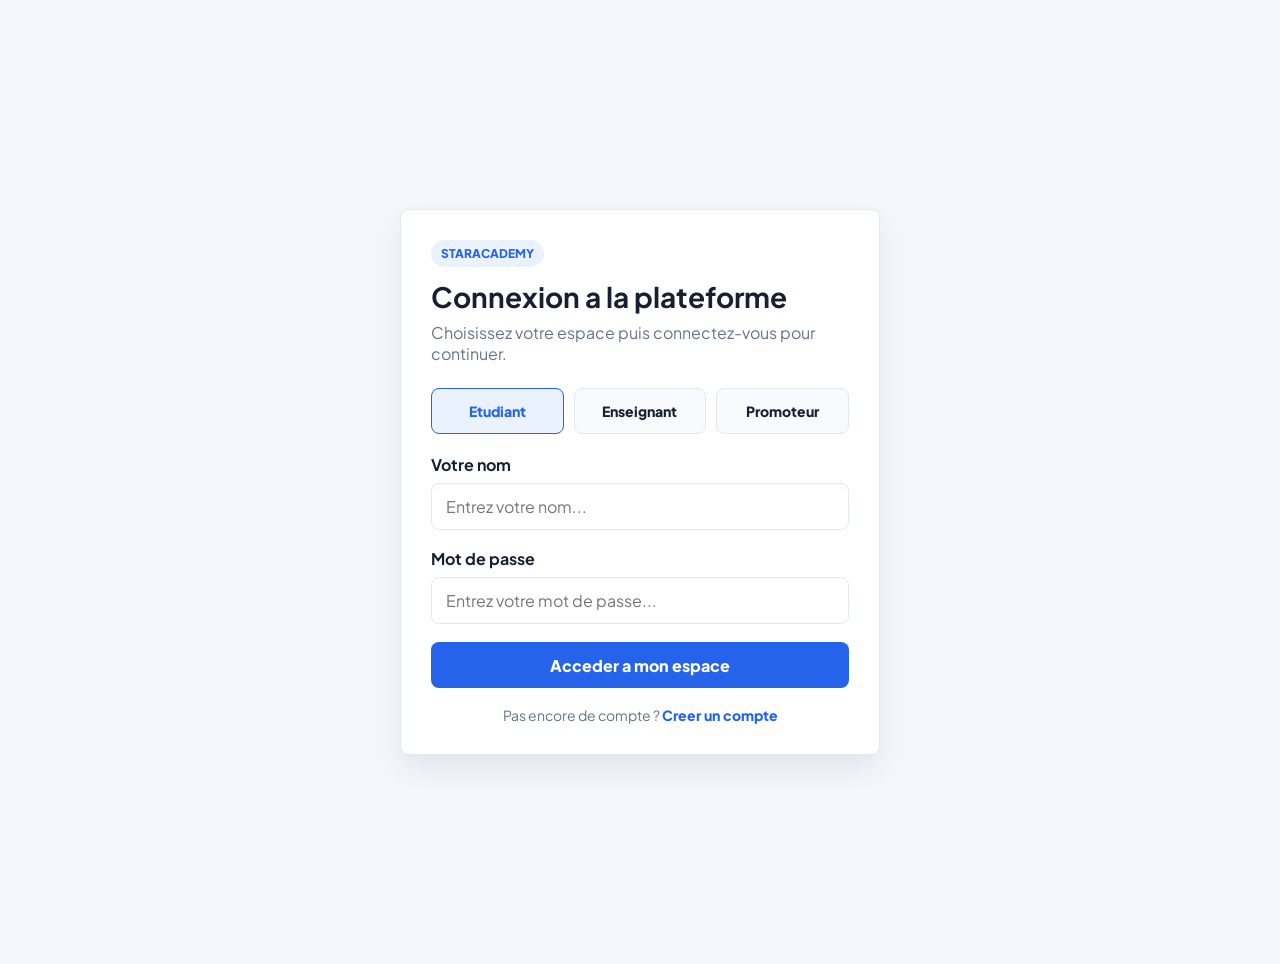
==== commit 7dd0dc69: "division du "app.js" en plusieurs modules et correction des liaisons entres leçons et certificats." ====
--- a/index.html
+++ b/index.html
@@ -4,7 +4,8 @@
 <head>
     <meta charset="UTF-8">
     <meta name="viewport" content="width=device-width, initial-scale=1.0">
-    <link href="https://fonts.googleapis.com/css2?family=Space+Mono:wght@400;700&family=Plus+Jakarta+Sans:wght@300;400;500;600;700&display=swap"
+    <link
+        href="https://fonts.googleapis.com/css2?family=Space+Mono:wght@400;700&family=Plus+Jakarta+Sans:wght@300;400;500;600;700&display=swap"
         rel="stylesheet">
     <link rel="stylesheet" href="css/styles.css">
     <link rel="stylesheet" href="css/connexion.css">
@@ -26,40 +27,64 @@
             <div id="logo-plateforme">
                 <div id="logo-icone">
                     <svg width="28" height="28" viewBox="0 0 56 56" fill="none" xmlns="http://www.w3.org/2000/svg">
-                        <circle cx="28" cy="28" r="6" stroke="#00ffc8" stroke-width="1.5"/>
-                        <path d="M28 22V8M28 48V34M22 28H8M48 28H34" stroke="#00ffc8" stroke-width="1.5" stroke-linecap="round"/>
-                        <path d="M22 22L14 14M34 34L42 42M34 22L42 14M22 34L14 42" stroke="#00ffc8" stroke-width="1" stroke-linecap="round" opacity="0.5"/>
-                        <circle cx="28" cy="8" r="2" fill="#00ffc8"/>
-                        <circle cx="28" cy="48" r="2" fill="#00ffc8"/>
-                        <circle cx="8" cy="28" r="2" fill="#00ffc8"/>
-                        <circle cx="48" cy="28" r="2" fill="#00ffc8"/>
+                        <circle cx="28" cy="28" r="6" stroke="#00ffc8" stroke-width="1.5" />
+                        <path d="M28 22V8M28 48V34M22 28H8M48 28H34" stroke="#00ffc8" stroke-width="1.5"
+                            stroke-linecap="round" />
+                        <path d="M22 22L14 14M34 34L42 42M34 22L42 14M22 34L14 42" stroke="#00ffc8" stroke-width="1"
+                            stroke-linecap="round" opacity="0.5" />
+                        <circle cx="28" cy="8" r="2" fill="#00ffc8" />
+                        <circle cx="28" cy="48" r="2" fill="#00ffc8" />
+                        <circle cx="8" cy="28" r="2" fill="#00ffc8" />
+                        <circle cx="48" cy="28" r="2" fill="#00ffc8" />
                     </svg>
                 </div>
                 <span id="logo-texte">STARACADEMY</span>
             </div>
             <nav id="menu-navigation">
                 <p class="titre-menu" data-role-menu="etudiant">Espace etudiant</p>
-                <a href="#dashboard" class="nav-link active" id="dashboard-link" data-role-menu="etudiant">Tableau de bord</a>
-                <a href="#catalogue" class="nav-link" id="catalogue-link" data-role-menu="etudiant">Catalogue des cours</a>
-                <a href="#certificats" class="nav-link" id="certificats-link" data-role-menu="etudiant">Mes Certificats</a>
+                <a href="#dashboard" class="nav-link active" id="dashboard-link" data-role-menu="etudiant">Tableau de
+                    bord</a>
+                <a href="#catalogue" class="nav-link" id="catalogue-link" data-role-menu="etudiant">Catalogue des
+                    cours</a>
+                <a href="#certificats" class="nav-link" id="certificats-link" data-role-menu="etudiant">Mes
+                    Certificats</a>
                 <p class="titre-menu" data-role-menu="enseignant">Espace enseignant</p>
-                <a href="#enseignant-dashboard" class="nav-link" id="enseignant-dashboard-link" data-role-menu="enseignant">Tableau de bord</a>
-                <a href="#enseignant-cours" class="nav-link" id="enseignant-cours-link" data-role-menu="enseignant">Cours</a>
-                <a href="#enseignant-lecon" class="nav-link" id="enseignant-lecon-link" data-role-menu="enseignant">Lecons</a>
-                <a href="#enseignant-evaluation" class="nav-link" id="enseignant-evaluation-link" data-role-menu="enseignant">Evaluations</a>
+                <a href="#enseignant-dashboard" class="nav-link" id="enseignant-dashboard-link"
+                    data-role-menu="enseignant">Tableau de bord</a>
+                <a href="#enseignant-cours" class="nav-link" id="enseignant-cours-link"
+                    data-role-menu="enseignant">Cours</a>
+                <a href="#enseignant-chapitres" class="nav-link" id="enseignant-chapitres-link"
+                    data-role-menu="enseignant">Chapitres</a>
+                <a href="#enseignant-lecon" class="nav-link" id="enseignant-lecon-link"
+                    data-role-menu="enseignant">Lecons</a>
+                <a href="#enseignant-evaluation" class="nav-link" id="enseignant-evaluation-link"
+                    data-role-menu="enseignant">Evaluations</a>
                 <p class="titre-menu" data-role-menu="promoteur">Espace promoteur</p>
-                <a href="#promoteur-modules" class="nav-link" id="promoteur-modules-link" data-role-menu="promoteur">Modules</a>
+                <a href="#promoteur-modules" class="nav-link" id="promoteur-modules-link"
+                    data-role-menu="promoteur">Modules</a>
             </nav>
             <div id="user-zone">
                 <span id="user-connected">Etudiant</span>
                 <button id="deconnexion-btn" type="button">Deconnexion</button>
             </div>
         </aside>
-        <main id="zone-contenu">
-
-        </main>
+        <main id="zone-contenu"></main>
     </div>
-    <script src="js/app.js"></script>
+    <!-- Ordre important : core.js en premier (definit les fonctions globales) -->
+    <script src="js/modules/core.js"></script>
+    <script src="js/modules/auth.js"></script>
+    <script src="js/modules/dashboard.js"></script>
+    <script src="js/modules/catalogue.js"></script>
+    <script src="js/modules/visionneuse.js"></script>
+    <script src="js/modules/quiz.js"></script>
+    <script src="js/modules/examen-final.js"></script>
+    <script src="js/modules/certificat.js"></script>
+    <script src="js/modules/enseignant-dashboard.js"></script>
+    <script src="js/modules/enseignant-cours.js"></script>
+    <script src="js/modules/enseignant-chapitres.js"></script>
+    <script src="js/modules/enseignant-lecon.js"></script>
+    <script src="js/modules/enseignant-evaluation.js"></script>
+    <script src="js/modules/promoteur-modules.js"></script>
 </body>
 
-</html>
+</html>
--- a/css/styles.css
+++ b/css/styles.css
@@ -73,8 +73,8 @@
     width: 38px;
     height: 38px;
     border-radius: 8px;
-    border: 1px solid rgba(0,255,200,0.3);
-    background: rgba(0,255,200,0.05);
+    border: 1px solid rgba(0, 255, 200, 0.3);
+    background: rgba(0, 255, 200, 0.05);
     flex-shrink: 0;
 }
 
@@ -105,7 +105,7 @@
 
 .nav-link:hover,
 .nav-link.active {
-    background: rgba(0,255,200,0.08);
+    background: rgba(0, 255, 200, 0.08);
     color: #00ffc8;
 }
 
@@ -439,4 +439,4 @@
         align-items: flex-start;
         flex-direction: column;
     }
-}
+}
--- a/css/catalogue.css
+++ b/css/catalogue.css
@@ -40,4 +40,4 @@
 
 #grille-catalogue-cours {
     min-height: 220px;
-}
+}
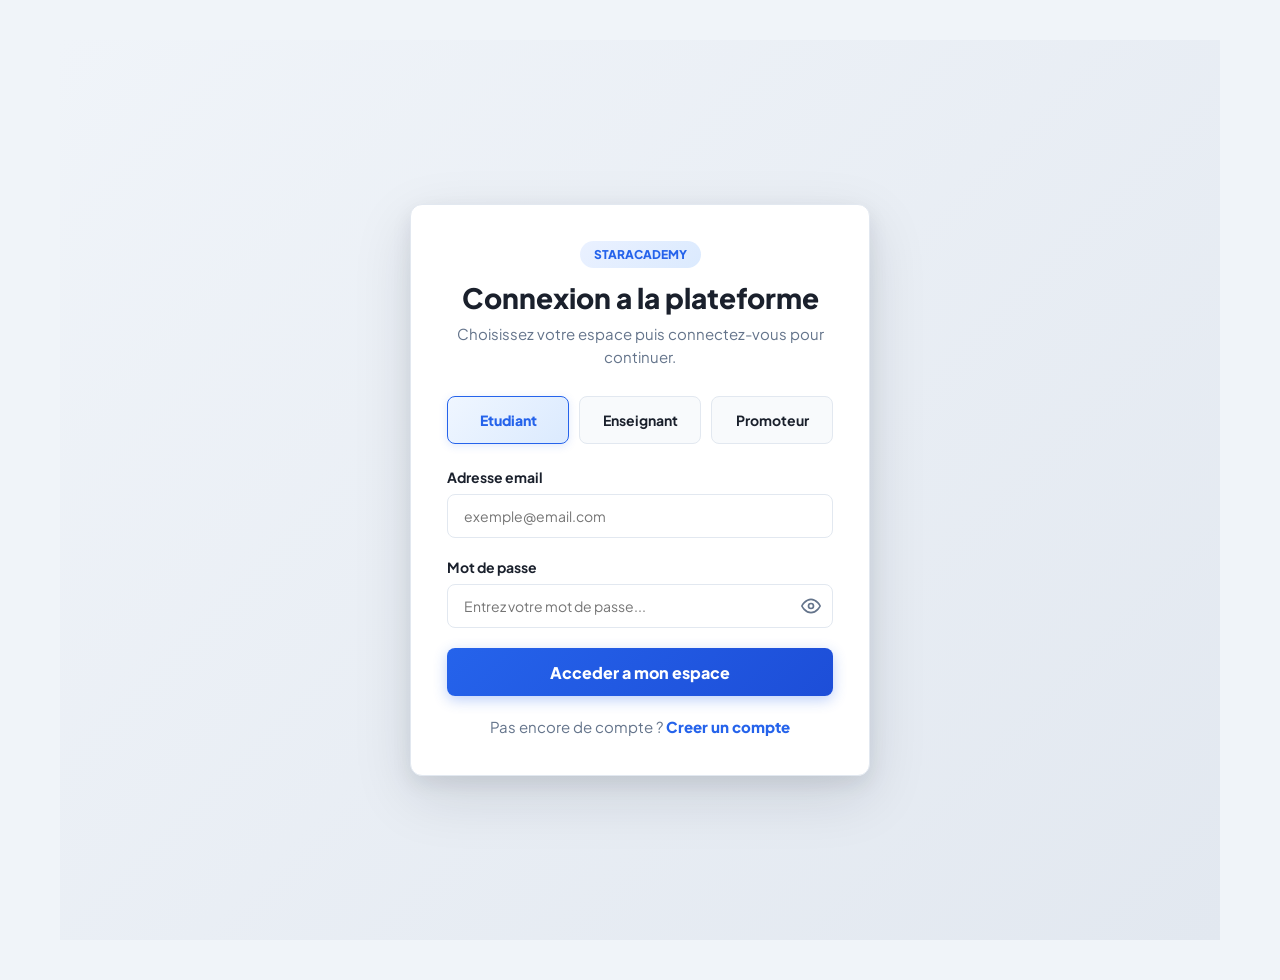
==== commit 78b4f291: "amélioration côté frontend et fortification de la sécurité" ====
--- a/index.html
+++ b/index.html
@@ -7,17 +7,17 @@
     <link
         href="https://fonts.googleapis.com/css2?family=Space+Mono:wght@400;700&family=Plus+Jakarta+Sans:wght@300;400;500;600;700&display=swap"
         rel="stylesheet">
-    <link rel="stylesheet" href="css/styles.css">
-    <link rel="stylesheet" href="css/connexion.css">
-    <link rel="stylesheet" href="css/dashboard.css">
-    <link rel="stylesheet" href="css/catalogue.css">
-    <link rel="stylesheet" href="css/visionneuse.css">
-    <link rel="stylesheet" href="css/quiz.css">
-    <link rel="stylesheet" href="css/certificat.css">
-    <link rel="stylesheet" href="css/enseignant-dashboard.css">
-    <link rel="stylesheet" href="css/enseignant-cours.css">
-    <link rel="stylesheet" href="css/enseignant-lecon.css">
-    <link rel="stylesheet" href="css/enseignant-evaluation.css">
+    <link rel="stylesheet" href="css/styles.css?v=2.0">
+    <link rel="stylesheet" href="css/connexion.css?v=2.0">
+    <link rel="stylesheet" href="css/dashboard.css?v=2.0">
+    <link rel="stylesheet" href="css/catalogue.css?v=2.0">
+    <link rel="stylesheet" href="css/visionneuse.css?v=2.0">
+    <link rel="stylesheet" href="css/quiz.css?v=2.0">
+    <link rel="stylesheet" href="css/certificat.css?v=2.0">
+    <link rel="stylesheet" href="css/enseignant-dashboard.css?v=2.0">
+    <link rel="stylesheet" href="css/enseignant-cours.css?v=2.0">
+    <link rel="stylesheet" href="css/enseignant-lecon.css?v=2.0">
+    <link rel="stylesheet" href="css/enseignant-evaluation.css?v=2.0">
     <title>STARACADEMY</title>
 </head>
 
--- a/css/styles.css
+++ b/css/styles.css
@@ -2,16 +2,22 @@
     --couleur-primaire: #2563eb;
     --couleur-primaire-foncee: #1d4ed8;
     --couleur-secondaire: #0f766e;
-    --couleur-fond: #f4f7fb;
+    --couleur-fond: #f0f4f9;
     --couleur-surface: #ffffff;
-    --couleur-texte: #172033;
+    --couleur-texte: #1a202c;
     --couleur-texte-secondaire: #64748b;
     --couleur-bordure: #e2e8f0;
     --couleur-danger: #dc2626;
     --couleur-succes: #16a34a;
-    --ombre-carte: 0 14px 32px rgba(15, 23, 42, 0.08);
-    --rayon: 8px;
+    --couleur-warning: #d97706;
+    --couleur-info: #0891b2;
+    --ombre-carte: 0 1px 3px rgba(15, 23, 42, 0.08), 0 1px 2px rgba(15, 23, 42, 0.06);
+    --ombre-carte-hover: 0 10px 30px rgba(15, 23, 42, 0.1), 0 4px 8px rgba(15, 23, 42, 0.06);
+    --ombre-elevee: 0 20px 60px rgba(15, 23, 42, 0.12), 0 8px 20px rgba(15, 23, 42, 0.08);
+    --rayon: 12px;
+    --rayon-petit: 8px;
     --largeur-sidebar: 270px;
+    --transition: all 0.3s cubic-bezier(0.4, 0, 0.2, 1);
 }
 
 * {
@@ -22,9 +28,11 @@
 
 body {
     min-height: 100vh;
-    font-family: "Plus Jakarta Sans", Arial, sans-serif;
+    font-family: "Plus Jakarta Sans", -apple-system, BlinkMacSystemFont, Arial, sans-serif;
     background: var(--couleur-fond);
     color: var(--couleur-texte);
+    -webkit-font-smoothing: antialiased;
+    -moz-osx-font-smoothing: grayscale;
 }
 
 a {
@@ -43,6 +51,148 @@
     cursor: pointer;
 }
 
+/* === SYSTEME DE BOUTONS REUTILISABLES === */
+.btn {
+    display: inline-flex;
+    align-items: center;
+    justify-content: center;
+    gap: 8px;
+    min-height: 44px;
+    border: none;
+    border-radius: var(--rayon-petit);
+    padding: 12px 20px;
+    font-weight: 700;
+    font-size: 14px;
+    cursor: pointer;
+    transition: var(--transition);
+    white-space: nowrap;
+    user-select: none;
+    text-decoration: none;
+    line-height: 1.2;
+    position: relative;
+    overflow: hidden;
+}
+
+.btn:active:not(:disabled) {
+    transform: scale(0.97);
+}
+
+.btn:disabled {
+    opacity: 0.5;
+    cursor: not-allowed;
+    pointer-events: none;
+}
+
+.btn-primary {
+    background: linear-gradient(135deg, #2563eb 0%, #1d4ed8 100%);
+    color: #fff;
+    box-shadow: 0 4px 14px rgba(37, 99, 235, 0.3);
+}
+
+.btn-primary:hover:not(:disabled) {
+    background: linear-gradient(135deg, #3b82f6 0%, #2563eb 100%);
+    box-shadow: 0 6px 24px rgba(37, 99, 235, 0.4);
+    transform: translateY(-2px);
+}
+
+.btn-secondary {
+    background: #fff;
+    color: var(--couleur-texte);
+    border: 1px solid var(--couleur-bordure);
+    box-shadow: 0 1px 2px rgba(15, 23, 42, 0.04);
+}
+
+.btn-secondary:hover:not(:disabled) {
+    background: #f8fafc;
+    border-color: #cbd5e1;
+    box-shadow: 0 4px 12px rgba(15, 23, 42, 0.08);
+    transform: translateY(-1px);
+}
+
+.btn-success {
+    background: linear-gradient(135deg, #22c55e 0%, #16a34a 100%);
+    color: #fff;
+    box-shadow: 0 4px 14px rgba(22, 163, 74, 0.3);
+}
+
+.btn-success:hover:not(:disabled) {
+    background: linear-gradient(135deg, #4ade80 0%, #22c55e 100%);
+    box-shadow: 0 6px 24px rgba(22, 163, 74, 0.4);
+    transform: translateY(-2px);
+}
+
+.btn-danger {
+    background: linear-gradient(135deg, #ef4444 0%, #dc2626 100%);
+    color: #fff;
+    box-shadow: 0 4px 14px rgba(220, 38, 38, 0.3);
+}
+
+.btn-danger:hover:not(:disabled) {
+    background: linear-gradient(135deg, #f87171 0%, #ef4444 100%);
+    box-shadow: 0 6px 24px rgba(220, 38, 38, 0.4);
+    transform: translateY(-2px);
+}
+
+.btn-ghost {
+    background: transparent;
+    color: var(--couleur-texte-secondaire);
+    border: 1px solid transparent;
+}
+
+.btn-ghost:hover:not(:disabled) {
+    background: #f1f5f9;
+    color: var(--couleur-texte);
+    border-color: var(--couleur-bordure);
+    transform: translateY(-1px);
+}
+
+.btn-filter {
+    border: 1px solid var(--couleur-bordure);
+    border-radius: 999px;
+    padding: 10px 18px;
+    background: #fff;
+    color: var(--couleur-texte-secondaire);
+    font-weight: 700;
+    font-size: 13px;
+    transition: var(--transition);
+    box-shadow: 0 1px 2px rgba(15, 23, 42, 0.04);
+}
+
+.btn-filter:hover,
+.btn-filter.active {
+    border-color: var(--couleur-primaire);
+    background: #eff6ff;
+    color: var(--couleur-primaire);
+    box-shadow: 0 2px 8px rgba(37, 99, 235, 0.15);
+    transform: translateY(-1px);
+}
+
+.btn-sm {
+    padding: 8px 14px;
+    min-height: 36px;
+    font-size: 13px;
+}
+
+.btn-lg {
+    padding: 14px 24px;
+    min-height: 52px;
+    font-size: 16px;
+}
+
+.btn-icon {
+    width: 36px;
+    height: 36px;
+    padding: 0;
+    border-radius: 999px;
+}
+
+.btn-full {
+    width: 100%;
+}
+
+/* ========================================== */
+
+/* === LAYOUT === */
 .conteneur-application {
     min-height: 100vh;
     display: flex;
@@ -55,14 +205,18 @@
     flex-direction: column;
     gap: 24px;
     padding: 24px;
-    background: #0a0e17;
+    background: linear-gradient(180deg, #0a0e17 0%, #0f172a 100%);
     border-right: 1px solid #1e293b;
+    position: sticky;
+    top: 0;
+    height: 100vh;
+    overflow-y: auto;
 }
 
 #logo-plateforme {
     display: flex;
     align-items: center;
-    gap: 10px;
+    gap: 12px;
     padding: 10px 0 6px;
 }
 
@@ -70,51 +224,61 @@
     display: flex;
     align-items: center;
     justify-content: center;
-    width: 38px;
-    height: 38px;
-    border-radius: 8px;
+    width: 40px;
+    height: 40px;
+    border-radius: 10px;
     border: 1px solid rgba(0, 255, 200, 0.3);
-    background: rgba(0, 255, 200, 0.05);
+    background: rgba(0, 255, 200, 0.06);
     flex-shrink: 0;
 }
 
 #logo-texte {
     font-family: "Space Mono", monospace;
     font-weight: 700;
-    font-size: 13px;
-    letter-spacing: 0.2em;
+    font-size: 15px;
+    letter-spacing: 0.15em;
     color: #00ffc8;
 }
 
 .titre-menu {
-    margin: 16px 0 4px;
+    margin: 20px 0 6px;
     color: #475569;
     font-size: 11px;
     font-weight: 700;
     text-transform: uppercase;
-    letter-spacing: 0.05em;
+    letter-spacing: 0.08em;
 }
 
 .nav-link {
-    display: block;
-    padding: 11px 12px;
-    border-radius: var(--rayon);
+    display: flex;
+    align-items: center;
+    gap: 10px;
+    padding: 12px 14px;
+    border-radius: var(--rayon-petit);
     color: #94a3b8;
     font-weight: 600;
-}
-
-.nav-link:hover,
+    font-size: 14px;
+    transition: var(--transition);
+}
+
+.nav-link:hover {
+    background: rgba(0, 255, 200, 0.08);
+    color: #e2e8f0;
+}
+
 .nav-link.active {
-    background: rgba(0, 255, 200, 0.08);
+    background: rgba(0, 255, 200, 0.1);
     color: #00ffc8;
+    box-shadow: inset 3px 0 0 #00ffc8;
 }
 
 #user-zone {
     display: flex;
     flex-direction: column;
-    gap: 10px;
+    gap: 12px;
     padding-top: 18px;
     border-top: 1px solid #1e293b;
+    margin-top: auto;
 }
 
 #user-connected {
@@ -125,25 +289,34 @@
 
 #deconnexion-btn {
     border: 1px solid #1e293b;
-    border-radius: var(--rayon);
-    padding: 10px 12px;
+    border-radius: var(--rayon-petit);
+    padding: 10px 14px;
     background: #0f172a;
     color: #94a3b8;
+    font-weight: 600;
+    transition: var(--transition);
+}
+
+#deconnexion-btn:hover {
+    background: #1e293b;
+    color: #e2e8f0;
+    border-color: #334155;
 }
 
 #menu-navigation {
     display: flex;
     flex: 1;
     flex-direction: column;
-    gap: 8px;
+    gap: 4px;
 }
 
 #zone-contenu {
     flex: 1;
     min-width: 0;
-    max-width: 1200px;
-    padding: 32px;
+    max-width: 1240px;
+    padding: 40px;
     margin: 0 auto;
+    width: 100%;
 }
 
 .masque,
@@ -151,9 +324,10 @@
     display: none !important;
 }
 
+/* === BARRES DE PROGRESSION === */
 .fond-barre-progression {
     width: 100%;
-    height: 10px;
+    height: 8px;
     overflow: hidden;
     border-radius: 999px;
     background: #e2e8f0;
@@ -163,133 +337,160 @@
 #remplissage-progression-cours {
     height: 100%;
     border-radius: inherit;
-    background: var(--couleur-succes);
-}
-
+    background: linear-gradient(90deg, #22c55e, #16a34a);
+    transition: width 0.5s cubic-bezier(0.4, 0, 0.2, 1);
+}
+
+/* === FORMULAIRES === */
 .groupe-saisie {
-    margin-bottom: 18px;
+    margin-bottom: 20px;
 }
 
 .groupe-saisie label {
     display: block;
     margin-bottom: 8px;
     font-weight: 700;
+    font-size: 14px;
+    color: var(--couleur-texte);
 }
 
 .groupe-saisie input,
 .groupe-saisie select,
 .groupe-saisie textarea {
     width: 100%;
-    padding: 12px 14px;
+    padding: 12px 16px;
     border: 1px solid var(--couleur-bordure);
-    border-radius: var(--rayon);
-    background: #ffffff;
+    border-radius: var(--rayon-petit);
+    background: #fff;
     color: var(--couleur-texte);
+    font-size: 14px;
+    transition: var(--transition);
+}
+
+.groupe-saisie input:focus,
+.groupe-saisie select:focus,
+.groupe-saisie textarea:focus {
+    outline: none;
+    border-color: var(--couleur-primaire);
+    box-shadow: 0 0 0 3px rgba(37, 99, 235, 0.1);
 }
 
 .groupe-saisie textarea {
     resize: vertical;
+    min-height: 100px;
 }
 
 .actions-formulaire {
     display: flex;
     gap: 12px;
-    margin-top: 22px;
-}
-
-.actions-formulaire button,
-.btn-action-majeure {
-    display: inline-flex;
-    align-items: center;
-    justify-content: center;
-    min-height: 44px;
-    border: none;
-    border-radius: var(--rayon);
-    padding: 12px 18px;
-    background: var(--couleur-primaire);
-    color: #ffffff;
-    font-weight: 700;
-}
-
-.btn-secondaire,
-.actions-formulaire .btn-secondaire {
-    display: inline-flex;
-    align-items: center;
-    justify-content: center;
-    min-height: 44px;
-    border: 1px solid var(--couleur-bordure);
-    border-radius: var(--rayon);
-    padding: 12px 18px;
-    background: #f8fafc;
-    color: var(--couleur-texte);
-    font-weight: 700;
-}
-
+    margin-top: 24px;
+}
+
+/* === MESSAGES === */
 .message-vide,
 .message-selection {
-    padding: 18px;
+    padding: 24px;
     border: 1px dashed var(--couleur-bordure);
-    border-radius: var(--rayon);
+    border-radius: var(--rayon-petit);
     color: var(--couleur-texte-secondaire);
     background: #f8fafc;
+    text-align: center;
+    font-size: 14px;
 }
 
 .message-application {
     position: fixed;
-    right: 20px;
-    bottom: 20px;
+    right: 24px;
+    bottom: 24px;
     z-index: 50;
-    max-width: 360px;
-    padding: 14px 16px;
-    border-radius: var(--rayon);
+    max-width: 400px;
+    padding: 16px 20px;
+    border-radius: var(--rayon-petit);
     background: #0f172a;
-    color: #ffffff;
-    box-shadow: 0 18px 40px rgba(15, 23, 42, 0.22);
+    color: #fff;
+    box-shadow: var(--ombre-elevee);
     font-weight: 700;
+    font-size: 14px;
+    animation: glisser-haut 0.3s ease;
+}
+
+@keyframes glisser-haut {
+    from {
+        opacity: 0;
+        transform: translateY(16px);
+    }
+
+    to {
+        opacity: 1;
+        transform: translateY(0);
+    }
 }
 
 .message-application.succes {
-    background: var(--couleur-succes);
+    background: linear-gradient(135deg, #16a34a, #15803d);
 }
 
 .message-application.erreur {
-    background: var(--couleur-danger);
-}
-
+    background: linear-gradient(135deg, #dc2626, #b91c1c);
+}
+
+/* === CARTES & BLOCS GENERIQUES === */
 .carte-cours {
     display: grid;
-    gap: 10px;
-    padding: 20px;
+    gap: 12px;
+    padding: 24px;
     border: 1px solid var(--couleur-bordure);
     border-radius: var(--rayon);
     background: var(--couleur-surface);
     box-shadow: var(--ombre-carte);
+    transition: var(--transition);
+}
+
+.carte-cours:hover {
+    box-shadow: var(--ombre-carte-hover);
+    transform: translateY(-2px);
 }
 
 .carte-cours h3 {
-    font-size: 20px;
+    font-size: 18px;
+    line-height: 1.3;
 }
 
 .carte-cours p,
 .carte-cours small {
     color: var(--couleur-texte-secondaire);
+    font-size: 14px;
+    line-height: 1.5;
+}
+
+.carte-cours .btn {
+    margin-top: 8px;
 }
 
 .badge-module {
     width: fit-content;
-    padding: 5px 9px;
+    padding: 5px 12px;
     border-radius: 999px;
-    background: #ecfeff;
+    background: linear-gradient(135deg, #ecfeff, #cffafe);
     color: var(--couleur-secondaire);
     font-size: 12px;
     font-weight: 800;
-}
-
+    letter-spacing: 0.02em;
+}
+
+/* === GRILLE COURS === */
+.grille-cours {
+    display: grid;
+    grid-template-columns: repeat(auto-fill, minmax(280px, 1fr));
+    gap: 20px;
+}
+
+/* === LIGNES DE TABLEAU === */
 .ligne-tableau {
     display: grid;
     grid-template-columns: 1fr auto;
     gap: 12px;
-    padding: 13px 0;
+    padding: 16px 0;
     border-bottom: 1px solid var(--couleur-bordure);
 }
 
@@ -302,30 +503,76 @@
     font-size: 14px;
 }
 
+/* === PROMOTEUR MODULES === */
 .liste-modules-promoteur {
     margin-top: 24px;
 }
 
 .liste-modules-promoteur h3 {
-    margin-bottom: 14px;
-}
-
+    margin-bottom: 16px;
+    font-size: 18px;
+}
+
+/* --- FORM CARTE GENERIQUE (pour promoteur, chapitres) --- */
+.form-carte {
+    padding: 24px;
+    border: 1px solid var(--couleur-bordure);
+    border-radius: var(--rayon);
+    background: var(--couleur-surface);
+    box-shadow: var(--ombre-carte);
+    transition: var(--transition);
+    margin-bottom: 24px;
+}
+
+.form-carte:hover {
+    box-shadow: var(--ombre-carte-hover);
+}
+
+.form-carte h3 {
+    margin-bottom: 16px;
+    font-size: 18px;
+    font-weight: 700;
+}
+
+.header-page {
+    margin-bottom: 28px;
+}
+
+.header-page h1 {
+    margin-bottom: 8px;
+    font-size: 30px;
+    font-weight: 800;
+}
+
+.header-page p {
+    color: var(--couleur-texte-secondaire);
+    font-size: 16px;
+}
+
+/* --- LIGNES DE COURS COMPACTES POUR ENSEIGNANT --- */
 .module-accordeon {
     margin-bottom: 12px;
     border: 1px solid var(--couleur-bordure);
     border-radius: var(--rayon);
     background: var(--couleur-surface);
-    box-shadow: 0 10px 24px rgba(15, 23, 42, 0.06);
+    box-shadow: var(--ombre-carte);
+    overflow: hidden;
+    transition: var(--transition);
+}
+
+.module-accordeon:hover {
+    box-shadow: var(--ombre-carte-hover);
 }
 
 .module-accordeon summary {
     display: grid;
     grid-template-columns: auto 1fr auto;
     align-items: center;
-    gap: 12px;
-    padding: 16px;
+    gap: 14px;
+    padding: 18px 20px;
     list-style: none;
     cursor: pointer;
+    font-weight: 600;
 }
 
 .module-accordeon summary::-webkit-details-marker {
@@ -339,11 +586,11 @@
     width: 28px;
     height: 28px;
     border: 1px solid #bfdbfe;
-    border-radius: var(--rayon);
+    border-radius: var(--rayon-petit);
     color: var(--couleur-primaire);
-    font-size: 22px;
-    line-height: 1;
-    transition: transform 0.18s ease;
+    font-size: 20px;
+    transition: transform 0.25s ease;
+    background: #eff6ff;
 }
 
 .module-accordeon[open] .module-chevron {
@@ -359,10 +606,11 @@
 .module-accordeon summary span:not(.module-chevron) {
     color: var(--couleur-texte-secondaire);
     font-size: 13px;
+    font-weight: 400;
 }
 
 .module-accordeon summary em {
-    padding: 5px 9px;
+    padding: 5px 10px;
     border-radius: 999px;
     background: #f1f5f9;
     color: var(--couleur-texte-secondaire);
@@ -374,7 +622,7 @@
 .sous-menu-cours {
     display: grid;
     gap: 10px;
-    padding: 0 16px 16px 56px;
+    padding: 0 20px 20px 62px;
 }
 
 .item-cours-module {
@@ -382,10 +630,16 @@
     align-items: center;
     justify-content: space-between;
     gap: 14px;
-    padding: 12px;
+    padding: 14px 16px;
     border: 1px solid #e0f2fe;
-    border-radius: var(--rayon);
+    border-radius: var(--rayon-petit);
     background: #f8fafc;
+    transition: var(--transition);
+}
+
+.item-cours-module:hover {
+    border-color: var(--couleur-primaire);
+    background: #eff6ff;
 }
 
 .item-cours-module div {
@@ -405,6 +659,264 @@
     font-weight: 800;
 }
 
+/* === CONTENEUR EVALUATION / CHAPITRES === */
+.conteneur-evaluation,
+.conteneur-chapitres {
+    max-width: 900px;
+}
+
+.onglets-evaluation {
+    display: flex;
+    gap: 10px;
+    margin-top: 16px;
+}
+
+.zone-onglet-eval {
+    margin-top: 24px;
+}
+
+/* === CHAPITRE ENSEIGNANT === */
+.chapitre-enseignant-card {
+    padding: 16px;
+    border: 1px solid var(--couleur-bordure);
+    border-radius: var(--rayon-petit);
+    background: #fafafa;
+    margin-bottom: 12px;
+    transition: var(--transition);
+}
+
+.chapitre-enseignant-card:hover {
+    border-color: var(--couleur-primaire);
+    box-shadow: var(--ombre-carte-hover);
+}
+
+.chapitre-header {
+    display: flex;
+    align-items: center;
+    justify-content: space-between;
+    gap: 12px;
+    margin-bottom: 8px;
+}
+
+.chapitre-header strong {
+    font-size: 16px;
+}
+
+.chapitre-actions {
+    display: flex;
+    gap: 8px;
+    margin-top: 8px;
+}
+
+.chapitre-lecons {
+    display: grid;
+    gap: 6px;
+    margin-top: 10px;
+    padding: 10px;
+    background: #fff;
+    border-radius: var(--rayon-petit);
+    border: 1px solid #e2e8f0;
+}
+
+.lecon-chapitre-item {
+    display: flex;
+    align-items: center;
+    justify-content: space-between;
+    gap: 10px;
+    padding: 8px 10px;
+    border-radius: 6px;
+    background: #f8fafc;
+}
+
+.lecon-chapitre-item small {
+    color: var(--couleur-texte-secondaire);
+    font-size: 12px;
+}
+
+.grille-chapitres {
+    min-height: 90px;
+}
+
+/* === PROMOTEUR === */
+.promoteur-container {
+    max-width: 860px;
+}
+
+.liste-carte {
+    padding: 24px;
+    border: 1px solid var(--couleur-bordure);
+    border-radius: var(--rayon);
+    background: var(--couleur-surface);
+    box-shadow: var(--ombre-carte);
+    transition: var(--transition);
+    margin-top: 24px;
+}
+
+.liste-carte:hover {
+    box-shadow: var(--ombre-carte-hover);
+}
+
+.liste-carte h3 {
+    margin-bottom: 16px;
+    font-size: 18px;
+    font-weight: 700;
+}
+
+.grille-simple {
+    display: grid;
+    gap: 12px;
+}
+
+/* === EXAMEN FINAL === */
+.conteneur-examen-final {
+    max-width: 760px;
+    margin: 0 auto;
+}
+
+.carte-examen,
+#examen-jeu,
+#examen-resultats {
+    padding: 32px;
+    border: 1px solid var(--couleur-bordure);
+    border-radius: var(--rayon);
+    background: var(--couleur-surface);
+    box-shadow: var(--ombre-carte);
+}
+
+.carte-examen {
+    text-align: center;
+}
+
+.carte-examen h2 {
+    margin-bottom: 12px;
+    font-size: 28px;
+    font-weight: 800;
+}
+
+.carte-examen p {
+    color: var(--couleur-texte-secondaire);
+    font-size: 16px;
+    line-height: 1.6;
+    margin-bottom: 8px;
+}
+
+.avertissement-examen {
+    margin: 20px auto;
+    max-width: 500px;
+    padding: 14px 18px;
+    border-radius: var(--rayon-petit);
+    background: linear-gradient(135deg, #fff7ed, #ffedd5);
+    color: #9a3412;
+    font-weight: 700;
+    font-size: 14px;
+    text-align: center;
+    border: 1px solid #fed7aa;
+}
+
+#btn-lancer-examen {
+    display: block;
+    margin: 24px auto 0;
+    min-width: 280px;
+}
+
+.examen-header {
+    display: flex;
+    align-items: center;
+    justify-content: space-between;
+    gap: 12px;
+    margin-bottom: 24px;
+    padding-bottom: 16px;
+    border-bottom: 1px solid var(--couleur-bordure);
+}
+
+#indicateur-question-examen {
+    font-weight: 700;
+    font-size: 16px;
+    color: var(--couleur-primaire);
+}
+
+#minuteur-examen {
+    border-radius: 999px;
+    padding: 8px 16px;
+    background: linear-gradient(135deg, #fee2e2, #fecaca);
+    color: var(--couleur-danger);
+    font-weight: 800;
+    font-size: 14px;
+}
+
+#conteneur-question-examen {
+    margin-bottom: 24px;
+}
+
+#texte-question-examen {
+    margin-bottom: 20px;
+    font-size: 20px;
+    line-height: 1.4;
+}
+
+#liste-options-examen {
+    display: grid;
+    gap: 12px;
+}
+
+#liste-options-examen label {
+    display: flex;
+    align-items: center;
+    gap: 14px;
+    padding: 16px 18px;
+    border: 1px solid var(--couleur-bordure);
+    border-radius: var(--rayon-petit);
+    cursor: pointer;
+    font-weight: 500;
+    transition: var(--transition);
+    background: #fafafa;
+}
+
+#liste-options-examen label:hover {
+    border-color: var(--couleur-primaire);
+    background: #eff6ff;
+}
+
+#liste-options-examen input[type="radio"] {
+    width: 20px;
+    height: 20px;
+    accent-color: var(--couleur-primaire);
+    flex-shrink: 0;
+}
+
+#btn-valider-examen {
+    width: 100%;
+}
+
+#examen-resultats {
+    text-align: center;
+}
+
+#icone-resultat-examen {
+    width: 64px;
+    height: 64px;
+    display: inline-flex;
+    align-items: center;
+    justify-content: center;
+    margin-bottom: 16px;
+    border-radius: 999px;
+    background: linear-gradient(135deg, #dcfce7, #bbf7d0);
+    color: var(--couleur-succes);
+    font-size: 28px;
+    font-weight: 900;
+}
+
+/* === RESPONSIVE === */
+@media (max-width: 1024px) {
+    #zone-contenu {
+        padding: 28px 24px;
+    }
+
+    .grille-cours {
+        grid-template-columns: repeat(auto-fill, minmax(260px, 1fr));
+    }
+}
+
 @media (max-width: 900px) {
     .conteneur-application {
         flex-direction: column;
@@ -413,15 +925,79 @@
     #barre-laterale {
         width: 100%;
         min-height: auto;
+        height: auto;
+        position: static;
+        flex-direction: row;
+        flex-wrap: wrap;
+        gap: 12px;
+        padding: 16px 20px;
+    }
+
+    #logo-plateforme {
+        padding: 0;
+    }
+
+    #menu-navigation {
+        flex-direction: row;
+        flex-wrap: wrap;
+        gap: 4px;
+    }
+
+    .titre-menu {
+        display: none;
+    }
+
+    #user-zone {
+        flex-direction: row;
+        align-items: center;
+        padding-top: 0;
+        border-top: none;
+        margin-top: 0;
+        margin-left: auto;
     }
 
     #zone-contenu {
         padding: 20px;
     }
 
+    .grille-cours {
+        grid-template-columns: repeat(auto-fill, minmax(240px, 1fr));
+        gap: 16px;
+    }
 }
 
 @media (max-width: 700px) {
+    #zone-contenu {
+        padding: 16px;
+    }
+
+    .grille-cours {
+        grid-template-columns: 1fr;
+    }
+
+    .carte-examen,
+    #examen-jeu,
+    #examen-resultats {
+        padding: 20px;
+    }
+
+    .carte-examen h2 {
+        font-size: 24px;
+    }
+
+    #btn-lancer-examen {
+        min-width: 100%;
+    }
+
+    .examen-header {
+        flex-direction: column;
+        align-items: flex-start;
+    }
+
+    .examen-header .actions-resultats button {
+        width: 100%;
+    }
+
     .module-accordeon summary {
         grid-template-columns: auto 1fr;
     }
--- a/css/connexion.css
+++ b/css/connexion.css
@@ -3,28 +3,30 @@
     display: grid;
     place-items: center;
     padding: 32px;
-    background: var(--couleur-fond);
+    background: linear-gradient(135deg, #f0f4f9 0%, #e2e8f0 100%);
 }
 
 .carte-connexion {
-    width: min(100%, 480px);
-    padding: 30px;
+    width: min(100%, 460px);
+    padding: 36px;
     border: 1px solid var(--couleur-bordure);
     border-radius: var(--rayon);
     background: var(--couleur-surface);
-    box-shadow: var(--ombre-carte);
+    box-shadow: var(--ombre-elevee);
+    animation: glisser-haut 0.4s cubic-bezier(0.4, 0, 0.2, 1);
 }
 
 .connexion-header {
-    margin-bottom: 24px;
+    margin-bottom: 28px;
+    text-align: center;
 }
 
 .badge-plateforme {
     display: inline-flex;
     margin-bottom: 12px;
-    padding: 6px 10px;
+    padding: 6px 14px;
     border-radius: 999px;
-    background: #eaf1ff;
+    background: linear-gradient(135deg, #eaf1ff, #dbeafe);
     color: var(--couleur-primaire);
     font-size: 12px;
     font-weight: 800;
@@ -33,19 +35,22 @@
 .connexion-header h2 {
     margin-bottom: 8px;
     font-size: 28px;
+    font-weight: 800;
 }
 
 .connexion-header p,
 .pied-connexion p,
 .footer-connexion p {
     color: var(--couleur-texte-secondaire);
+    font-size: 15px;
+    line-height: 1.5;
 }
 
 .choix-role {
     display: grid;
     grid-template-columns: repeat(3, 1fr);
     gap: 10px;
-    margin-bottom: 20px;
+    margin-bottom: 24px;
 }
 
 .option-role {
@@ -53,14 +58,20 @@
     display: flex;
     align-items: center;
     justify-content: center;
-    min-height: 46px;
+    min-height: 48px;
     border: 1px solid var(--couleur-bordure);
-    border-radius: var(--rayon);
+    border-radius: var(--rayon-petit);
     background: #f8fafc;
-    font-weight: 800;
+    font-weight: 700;
     font-size: 14px;
     text-align: center;
     cursor: pointer;
+    transition: var(--transition);
+}
+
+.option-role:hover {
+    border-color: #94a3b8;
+    background: #f1f5f9;
 }
 
 .option-role input {
@@ -71,35 +82,108 @@
 .option-role:has(input:checked),
 .option-role.active {
     border-color: var(--couleur-primaire);
-    background: #eaf1ff;
+    background: linear-gradient(135deg, #eff6ff, #dbeafe);
     color: var(--couleur-primaire);
+    font-weight: 800;
+    box-shadow: 0 2px 8px rgba(37, 99, 235, 0.15);
 }
 
 #btn-connexion,
 #bouton-inscription {
     width: 100%;
-    min-height: 46px;
+    min-height: 48px;
     border: none;
-    border-radius: var(--rayon);
-    background: var(--couleur-primaire);
+    border-radius: var(--rayon-petit);
+    background: linear-gradient(135deg, #2563eb, #1d4ed8);
     color: #ffffff;
     font-weight: 800;
+    font-size: 16px;
+    transition: var(--transition);
+    box-shadow: 0 4px 14px rgba(37, 99, 235, 0.3);
 }
 
 #btn-connexion:hover,
 #bouton-inscription:hover {
-    background: var(--couleur-primaire-foncee);
+    background: linear-gradient(135deg, #3b82f6, #2563eb);
+    box-shadow: 0 6px 24px rgba(37, 99, 235, 0.4);
+    transform: translateY(-1px);
+}
+
+#btn-connexion:active,
+#bouton-inscription:active {
+    transform: scale(0.98);
 }
 
 .pied-connexion,
 .footer-connexion {
-    margin-top: 18px;
+    margin-top: 20px;
     text-align: center;
     font-size: 14px;
+    color: var(--couleur-texte-secondaire);
 }
 
 .pied-connexion a,
 .footer-connexion a {
     color: var(--couleur-primaire);
     font-weight: 800;
+    transition: var(--transition);
 }
+
+.pied-connexion a:hover,
+.footer-connexion a:hover {
+    color: var(--couleur-primaire-foncee);
+    text-decoration: underline;
+}
+
+/* Conteneur du champ mot de passe avec bouton toggle */
+.mot-passe-conteneur {
+    position: relative;
+    display: flex;
+    align-items: center;
+}
+
+.mot-passe-conteneur input {
+    flex: 1;
+    padding-right: 44px;
+}
+
+.btn-basculer-mot-passe {
+    position: absolute;
+    right: 4px;
+    top: 50%;
+    transform: translateY(-50%);
+    display: flex;
+    align-items: center;
+    justify-content: center;
+    width: 36px;
+    height: 36px;
+    border: none;
+    border-radius: 8px;
+    background: transparent;
+    color: var(--couleur-texte-secondaire);
+    cursor: pointer;
+    transition: var(--transition);
+}
+
+.btn-basculer-mot-passe:hover {
+    color: var(--couleur-primaire);
+    background: #f1f5f9;
+}
+
+.btn-basculer-mot-passe:active {
+    background: #e2e8f0;
+}
+
+@media (max-width: 500px) {
+    .carte-connexion {
+        padding: 24px 20px;
+    }
+
+    .connexion-header h2 {
+        font-size: 24px;
+    }
+
+    .choix-role {
+        grid-template-columns: 1fr;
+    }
+}
--- a/css/dashboard.css
+++ b/css/dashboard.css
@@ -3,95 +3,114 @@
 }
 
 .header-dashboard-etudiant {
-    margin-bottom: 28px;
-    padding: 28px;
-    border-radius: var(--rayon);
-    background: linear-gradient(135deg, #ffffff 0%, #eaf1ff 100%);
-    border: 1px solid var(--couleur-bordure);
+    margin-bottom: 32px;
+    padding: 36px 32px;
+    border-radius: var(--rayon);
+    background: linear-gradient(135deg, #ffffff 0%, #eff6ff 100%);
+    border: 1px solid var(--couleur-bordure);
+    box-shadow: var(--ombre-carte);
 }
 
 .header-dashboard-etudiant h1 {
     margin-bottom: 8px;
     font-size: 32px;
+    font-weight: 800;
 }
 
 .header-dashboard-etudiant p {
     color: var(--couleur-texte-secondaire);
+    font-size: 16px;
 }
 
 .stats-etudiant {
     display: grid;
     grid-template-columns: repeat(3, minmax(0, 1fr));
-    gap: 18px;
-    margin-bottom: 24px;
+    gap: 20px;
+    margin-bottom: 28px;
 }
 
 .carte-stat-etudiant {
     display: flex;
     align-items: center;
-    gap: 14px;
-    padding: 20px;
-    border: 1px solid #bfdbfe;
-    border-radius: var(--rayon);
-    background: #ffffff;
-    box-shadow: var(--ombre-carte);
+    gap: 16px;
+    padding: 24px;
+    border: 1px solid var(--couleur-bordure);
+    border-radius: var(--rayon);
+    background: var(--couleur-surface);
+    box-shadow: var(--ombre-carte);
+    transition: var(--transition);
+}
+
+.carte-stat-etudiant:hover {
+    box-shadow: var(--ombre-carte-hover);
+    transform: translateY(-2px);
 }
 
 .icone-stat-etudiant {
-    width: 44px;
-    height: 44px;
+    width: 52px;
+    height: 52px;
     display: inline-flex;
     align-items: center;
     justify-content: center;
     flex: 0 0 auto;
-    border-radius: var(--rayon);
-    background: #dbeafe;
+    border-radius: var(--rayon-petit);
+    background: linear-gradient(135deg, #dbeafe, #bfdbfe);
     color: var(--couleur-primaire);
-    font-size: 13px;
+    font-size: 16px;
     font-weight: 800;
 }
 
 .details-stat-etudiant h3 {
     font-size: 28px;
+    font-weight: 800;
 }
 
 .details-stat-etudiant p {
     color: var(--couleur-texte-secondaire);
     font-size: 14px;
+    font-weight: 500;
 }
 
 .gbl-progression-card,
 .zone-cours-actifs {
-    margin-bottom: 24px;
-    padding: 24px;
+    margin-bottom: 28px;
+    padding: 28px;
     border: 1px solid var(--couleur-bordure);
     border-radius: var(--rayon);
     background: var(--couleur-surface);
     box-shadow: var(--ombre-carte);
+    transition: var(--transition);
+}
+
+.gbl-progression-card:hover,
+.zone-cours-actifs:hover {
+    box-shadow: var(--ombre-carte-hover);
 }
 
 .gbl-progression-card h2,
 .zone-cours-actifs h2 {
-    margin-bottom: 16px;
+    margin-bottom: 20px;
     font-size: 22px;
+    font-weight: 700;
 }
 
 .conteneur-barre-progression {
     display: grid;
     grid-template-columns: 1fr auto;
     align-items: center;
-    gap: 14px;
+    gap: 16px;
 }
 
 #pourcentage-progression {
     color: var(--couleur-succes);
     font-weight: 800;
+    font-size: 18px;
 }
 
 .grille-cours {
     display: grid;
-    grid-template-columns: repeat(auto-fit, minmax(240px, 1fr));
-    gap: 18px;
+    grid-template-columns: repeat(auto-fill, minmax(280px, 1fr));
+    gap: 20px;
 }
 
 .carte-cours-progression {
@@ -103,13 +122,13 @@
     grid-template-columns: 1fr auto;
     align-items: center;
     gap: 10px;
-    margin-top: 4px;
+    margin-top: 8px;
 }
 
 .mini-progression .fond-barre-progression div {
     height: 100%;
     border-radius: inherit;
-    background: var(--couleur-succes);
+    background: linear-gradient(90deg, #22c55e, #16a34a);
 }
 
 .mini-progression span {
@@ -121,20 +140,26 @@
 .zone-resume-apprentissage {
     display: grid;
     grid-template-columns: repeat(2, minmax(0, 1fr));
-    gap: 18px;
+    gap: 20px;
 }
 
 .zone-resume-apprentissage section {
-    padding: 24px;
+    padding: 28px;
     border: 1px solid var(--couleur-bordure);
     border-radius: var(--rayon);
     background: var(--couleur-surface);
     box-shadow: var(--ombre-carte);
+    transition: var(--transition);
+}
+
+.zone-resume-apprentissage section:hover {
+    box-shadow: var(--ombre-carte-hover);
 }
 
 .zone-resume-apprentissage h2 {
-    margin-bottom: 16px;
-    font-size: 22px;
+    margin-bottom: 18px;
+    font-size: 20px;
+    font-weight: 700;
 }
 
 .liste-compacte-dashboard {
@@ -147,7 +172,7 @@
     align-items: center;
     justify-content: space-between;
     gap: 14px;
-    padding: 12px 0;
+    padding: 14px 0;
     border-bottom: 1px solid var(--couleur-bordure);
 }
 
@@ -165,6 +190,16 @@
     font-size: 13px;
 }
 
+@media (max-width: 1024px) {
+    .stats-etudiant {
+        gap: 16px;
+    }
+
+    .carte-stat-etudiant {
+        padding: 20px;
+    }
+}
+
 @media (max-width: 900px) {
     .stats-etudiant {
         grid-template-columns: 1fr;
@@ -173,4 +208,45 @@
     .zone-resume-apprentissage {
         grid-template-columns: 1fr;
     }
-}
+
+    .header-dashboard-etudiant {
+        padding: 24px 20px;
+    }
+
+    .header-dashboard-etudiant h1 {
+        font-size: 26px;
+    }
+
+    .gbl-progression-card,
+    .zone-cours-actifs {
+        padding: 20px;
+    }
+
+    .zone-resume-apprentissage section {
+        padding: 20px;
+    }
+}
+
+@media (max-width: 700px) {
+    .grille-cours {
+        grid-template-columns: 1fr;
+    }
+
+    .stats-etudiant {
+        gap: 12px;
+    }
+
+    .carte-stat-etudiant {
+        padding: 16px;
+    }
+
+    .icone-stat-etudiant {
+        width: 44px;
+        height: 44px;
+        font-size: 14px;
+    }
+
+    .details-stat-etudiant h3 {
+        font-size: 24px;
+    }
+}
--- a/css/catalogue.css
+++ b/css/catalogue.css
@@ -3,41 +3,85 @@
 }
 
 .header-catalogue {
-    margin-bottom: 24px;
+    margin-bottom: 28px;
 }
 
 .header-catalogue h1 {
     margin-bottom: 8px;
     font-size: 32px;
+    font-weight: 800;
 }
 
 .header-catalogue p {
     color: var(--couleur-texte-secondaire);
+    font-size: 16px;
+    line-height: 1.5;
 }
 
 .barre-filtres {
     display: flex;
     flex-wrap: wrap;
     gap: 10px;
-    margin-bottom: 24px;
-}
-
-.btn-filter {
-    border: 1px solid var(--couleur-bordure);
-    border-radius: 999px;
-    padding: 10px 16px;
-    background: #ffffff;
-    color: var(--couleur-texte-secondaire);
-    font-weight: 800;
-}
-
-.btn-filter:hover,
-.btn-filter.active {
-    border-color: var(--couleur-primaire);
-    background: #eaf1ff;
-    color: var(--couleur-primaire);
+    margin-bottom: 28px;
 }
 
 #grille-catalogue-cours {
     min-height: 220px;
+}
+
+/* Carte de cours avec badge termine */
+.carte-cours {
+    position: relative;
+    overflow: hidden;
+}
+
+.badge-termine {
+    position: absolute;
+    top: 12px;
+    right: 12px;
+    padding: 6px 14px;
+    border-radius: 999px;
+    background: #ffffff;
+    color: #16a34a;
+    font-size: 12px;
+    font-weight: 800;
+    letter-spacing: 0.3px;
+    border: 2px solid #16a34a;
+    box-shadow: 0 2px 8px rgba(22, 163, 74, 0.15);
+    z-index: 2;
+}
+
+.carte-termine {
+    border-color: #bbf7d0 !important;
+    background: linear-gradient(135deg, #f0fdf4 0%, #ffffff 100%) !important;
+}
+
+.carte-termine:hover {
+    box-shadow: 0 10px 30px rgba(22, 163, 74, 0.12), 0 4px 8px rgba(15, 23, 42, 0.06) !important;
+}
+
+.grille-cours {
+    display: grid;
+    grid-template-columns: repeat(auto-fill, minmax(280px, 1fr));
+    gap: 20px;
+}
+
+@media (max-width: 900px) {
+    .header-catalogue h1 {
+        font-size: 26px;
+    }
+
+    .barre-filtres {
+        gap: 8px;
+    }
+}
+
+@media (max-width: 700px) {
+    .header-catalogue h1 {
+        font-size: 22px;
+    }
+
+    .grille-cours {
+        grid-template-columns: 1fr;
+    }
 }
--- a/css/visionneuse.css
+++ b/css/visionneuse.css
@@ -2,35 +2,35 @@
     display: grid;
     grid-template-columns: 300px 1fr;
     gap: 24px;
+    align-items: start;
 }
 
 #barre-cours {
     align-self: start;
-    padding: 22px;
+    padding: 24px;
     border: 1px solid var(--couleur-bordure);
     border-radius: var(--rayon);
     background: var(--couleur-surface);
     box-shadow: var(--ombre-carte);
+    position: sticky;
+    top: 24px;
 }
 
 #btn-retour-catalogue {
-    margin-bottom: 18px;
-    border: 1px solid var(--couleur-bordure);
-    border-radius: var(--rayon);
-    padding: 10px 12px;
-    background: #f8fafc;
-    font-weight: 800;
+    margin-bottom: 20px;
+    width: 100%;
 }
 
 #titre-cours-visionneuse {
     margin-bottom: 16px;
-    font-size: 20px;
+    font-size: 18px;
+    line-height: 1.3;
 }
 
 .barre-progression-cours {
     display: grid;
     gap: 8px;
-    margin-bottom: 18px;
+    margin-bottom: 20px;
 }
 
 #pourcentage-cours {
@@ -45,29 +45,33 @@
 }
 
 .chapitre-item {
-    padding: 10px 12px;
+    padding: 12px 14px;
     border: 1px solid var(--couleur-bordure);
-    border-radius: var(--rayon);
+    border-radius: var(--rayon-petit);
     background: #f8fafc;
     cursor: pointer;
     font-weight: 600;
+    font-size: 14px;
+    transition: var(--transition);
 }
 
 .chapitre-item:hover {
     border-color: var(--couleur-primaire);
+    background: #eff6ff;
 }
 
 .chapitre-item.active {
     border-color: var(--couleur-primaire);
-    background: #eaf1ff;
+    background: #eff6ff;
     color: var(--couleur-primaire);
+    box-shadow: inset 3px 0 0 var(--couleur-primaire);
 }
 
 #zone-lecture-lecon {
     min-height: 520px;
     max-height: calc(100vh - 160px);
     overflow-y: auto;
-    padding: 28px;
+    padding: 32px;
     border: 1px solid var(--couleur-bordure);
     border-radius: var(--rayon);
     background: var(--couleur-surface);
@@ -79,7 +83,7 @@
     max-width: 860px;
     max-height: 480px;
     display: block;
-    border-radius: var(--rayon);
+    border-radius: var(--rayon-petit);
     background: #000;
 }
 
@@ -88,49 +92,139 @@
     height: 560px;
     max-height: calc(100vh - 320px);
     display: block;
-    border-radius: var(--rayon);
+    border-radius: var(--rayon-petit);
 }
 
 #header-lecon {
-    margin-bottom: 20px;
+    margin-bottom: 24px;
 }
 
 #titre-lecon-actuelle {
-    font-size: 30px;
+    font-size: 28px;
+    line-height: 1.2;
 }
 
 #contenu-texte-lecon {
     min-height: 300px;
+    line-height: 1.6;
+    color: var(--couleur-texte);
 }
 
 #barre-actions-lecon {
     display: flex;
     flex-wrap: wrap;
-    gap: 10px;
-    margin-top: 24px;
-}
-
-#barre-actions-lecon button {
-    border: 1px solid var(--couleur-bordure);
-    border-radius: var(--rayon);
-    padding: 11px 14px;
+    gap: 12px;
+    margin-top: 28px;
+    padding-top: 20px;
+    border-top: 1px solid var(--couleur-bordure);
+}
+
+#barre-actions-lecon .btn {
+    flex: 1;
+    min-width: 160px;
+}
+
+/* Zone quiz chapitre */
+#zone-quiz-chapitre {
+    margin-top: 28px;
+}
+
+.zone-quiz-chapitre-pret,
+.zone-quiz-chapitre-attente {
+    display: flex;
+    align-items: center;
+    gap: 16px;
+    padding: 20px 24px;
+    border-radius: var(--rayon-petit);
+    border: 2px solid #bbf7d0;
+    background: linear-gradient(135deg, #f0fdf4 0%, #ffffff 100%);
+}
+
+.zone-quiz-chapitre-attente {
+    border-color: var(--couleur-bordure);
     background: #f8fafc;
-    font-weight: 800;
-}
-
-#barre-actions-lecon button:disabled {
-    opacity: 0.5;
-    cursor: not-allowed;
-}
-
-#barre-actions-lecon .btn-action-majeure {
-    border-color: var(--couleur-primaire);
-    background: var(--couleur-primaire);
+}
+
+.quiz-chapitre-icone {
+    flex-shrink: 0;
+    width: 48px;
+    height: 48px;
+    display: flex;
+    align-items: center;
+    justify-content: center;
+    border-radius: 50%;
+    background: linear-gradient(135deg, #22c55e, #16a34a);
     color: #ffffff;
+    font-size: 22px;
+    font-weight: 900;
+}
+
+.quiz-chapitre-icone-attente {
+    background: #e2e8f0;
+    color: #94a3b8;
+    font-size: 16px;
+}
+
+.quiz-chapitre-texte {
+    flex: 1;
+}
+
+.quiz-chapitre-texte strong {
+    display: block;
+    font-size: 16px;
+    margin-bottom: 4px;
+    color: #15803d;
+}
+
+.zone-quiz-chapitre-attente .quiz-chapitre-texte strong {
+    color: var(--couleur-texte-secondaire);
+}
+
+.quiz-chapitre-texte p {
+    margin: 0;
+    font-size: 14px;
+    color: var(--couleur-texte-secondaire);
+    line-height: 1.5;
+}
+
+.btn-passer-quiz-chapitre {
+    flex-shrink: 0;
+    white-space: nowrap;
+}
+
+
+@media (max-width: 1024px) {
+    .conteneur-visionneuse {
+        grid-template-columns: 260px 1fr;
+        gap: 20px;
+    }
 }
 
 @media (max-width: 900px) {
     .conteneur-visionneuse {
         grid-template-columns: 1fr;
     }
-}
+
+    #barre-cours {
+        position: static;
+    }
+
+    #zone-lecture-lecon {
+        max-height: none;
+    }
+
+    .zone-quiz-chapitre-pret,
+    .zone-quiz-chapitre-attente {
+        flex-direction: column;
+        align-items: flex-start;
+    }
+
+    .btn-passer-quiz-chapitre {
+        width: 100%;
+    }
+
+    #barre-actions-lecon .btn {
+        flex: none;
+        width: 100%;
+    }
+}
--- a/css/quiz.css
+++ b/css/quiz.css
@@ -6,48 +6,49 @@
 .carte-quiz,
 #quiz-jeu,
 #quiz-resultats {
-    padding: 28px;
+    padding: 32px;
     border: 1px solid var(--couleur-bordure);
     border-radius: var(--rayon);
     background: var(--couleur-surface);
     box-shadow: var(--ombre-carte);
 }
 
+#quiz-introduction {
+    text-align: center;
+}
+
 #quiz-introduction h2,
 #titre-resultat {
-    margin-bottom: 10px;
+    margin-bottom: 12px;
     font-size: 28px;
+    font-weight: 800;
 }
 
 #quiz-introduction p,
-#avertissement-minuteur,
 #feedback-resultat,
 #texte-score {
     color: var(--couleur-texte-secondaire);
+    font-size: 16px;
+    line-height: 1.6;
 }
 
 #avertissement-minuteur {
-    margin: 18px 0;
-    padding: 12px;
-    border-radius: var(--rayon);
-    background: #fff7ed;
+    margin: 20px auto;
+    max-width: 500px;
+    padding: 14px 18px;
+    border-radius: var(--rayon-petit);
+    background: linear-gradient(135deg, #fff7ed, #ffedd5);
     color: #9a3412;
     font-weight: 700;
+    font-size: 14px;
+    text-align: center;
+    border: 1px solid #fed7aa;
 }
 
-#btn-lancer-quiz,
-#btn-valider-option {
-    border: none;
-    border-radius: var(--rayon);
-    padding: 12px 18px;
-    background: var(--couleur-primaire);
-    color: #ffffff;
-    font-weight: 800;
-}
-
-#btn-valider-option:disabled {
-    cursor: not-allowed;
-    background: #94a3b8;
+#btn-lancer-quiz {
+    display: block;
+    margin: 24px auto 0;
+    min-width: 240px;
 }
 
 .quiz-header {
@@ -55,26 +56,65 @@
     align-items: center;
     justify-content: space-between;
     gap: 12px;
-    margin-bottom: 20px;
+    margin-bottom: 24px;
+    padding-bottom: 16px;
+    border-bottom: 1px solid var(--couleur-bordure);
+}
+
+#indicateur-question {
+    font-weight: 700;
+    font-size: 16px;
+    color: var(--couleur-primaire);
 }
 
 #minuteur-boite {
     border-radius: 999px;
-    padding: 8px 12px;
-    background: #fee2e2;
+    padding: 8px 16px;
+    background: linear-gradient(135deg, #fee2e2, #fecaca);
     color: var(--couleur-danger);
     font-weight: 800;
+    font-size: 14px;
 }
 
 #texte-question {
-    margin-bottom: 16px;
-    font-size: 22px;
+    margin-bottom: 20px;
+    font-size: 20px;
+    line-height: 1.4;
 }
 
 #liste-option-quiz {
     display: grid;
-    gap: 10px;
-    margin-bottom: 18px;
+    gap: 12px;
+    margin-bottom: 24px;
+}
+
+#liste-option-quiz label {
+    display: flex;
+    align-items: center;
+    gap: 14px;
+    padding: 16px 18px;
+    border: 1px solid var(--couleur-bordure);
+    border-radius: var(--rayon-petit);
+    cursor: pointer;
+    font-weight: 500;
+    transition: var(--transition);
+    background: #fafafa;
+}
+
+#liste-option-quiz label:hover {
+    border-color: var(--couleur-primaire);
+    background: #eff6ff;
+}
+
+#liste-option-quiz input[type="radio"] {
+    width: 20px;
+    height: 20px;
+    accent-color: var(--couleur-primaire);
+    flex-shrink: 0;
+}
+
+#btn-valider-option {
+    width: 100%;
 }
 
 #quiz-resultats {
@@ -82,15 +122,16 @@
 }
 
 #icone-resultat {
-    width: 58px;
-    height: 58px;
+    width: 64px;
+    height: 64px;
     display: inline-flex;
     align-items: center;
     justify-content: center;
-    margin-bottom: 14px;
+    margin-bottom: 16px;
     border-radius: 999px;
-    background: #dcfce7;
+    background: linear-gradient(135deg, #dcfce7, #bbf7d0);
     color: var(--couleur-succes);
+    font-size: 28px;
     font-weight: 900;
 }
 
@@ -99,11 +140,36 @@
     flex-wrap: wrap;
     justify-content: center;
     gap: 12px;
-    margin-top: 22px;
+    margin-top: 24px;
 }
 
-.actions-resultats button {
-    border-radius: var(--rayon);
-    padding: 12px 16px;
-    font-weight: 800;
-}
+@media (max-width: 700px) {
+
+    .carte-quiz,
+    #quiz-jeu,
+    #quiz-resultats {
+        padding: 20px;
+    }
+
+    #quiz-introduction h2,
+    #titre-resultat {
+        font-size: 24px;
+    }
+
+    #texte-question {
+        font-size: 18px;
+    }
+
+    .quiz-header {
+        flex-direction: column;
+        align-items: flex-start;
+    }
+
+    #btn-lancer-quiz {
+        min-width: 100%;
+    }
+
+    .actions-resultats button {
+        width: 100%;
+    }
+}
--- a/css/certificat.css
+++ b/css/certificat.css
@@ -3,73 +3,101 @@
 }
 
 .header-certificats {
-    margin-bottom: 24px;
+    margin-bottom: 28px;
 }
 
 .header-certificats h1 {
     margin-bottom: 8px;
     font-size: 32px;
+    font-weight: 800;
 }
 
 .header-certificats p {
     color: var(--couleur-texte-secondaire);
+    font-size: 16px;
+    line-height: 1.5;
 }
 
 .grille-certificats {
     display: grid;
-    grid-template-columns: repeat(auto-fit, minmax(260px, 1fr));
-    gap: 18px;
+    grid-template-columns: repeat(auto-fill, minmax(280px, 1fr));
+    gap: 20px;
 }
 
 #modal-certificat {
     position: fixed;
     inset: 0;
-    z-index: 10;
+    z-index: 100;
     display: grid;
     place-items: center;
     padding: 24px;
-    background: rgba(15, 23, 42, 0.55);
+    background: rgba(15, 23, 42, 0.6);
+    backdrop-filter: blur(4px);
+    animation: fade-in 0.2s ease;
+}
+
+@keyframes fade-in {
+    from {
+        opacity: 0;
+    }
+
+    to {
+        opacity: 1;
+    }
 }
 
 .boite-modale-certificat {
     width: min(100%, 820px);
     position: relative;
-    padding: 28px;
+    padding: 32px;
     border-radius: var(--rayon);
     background: var(--couleur-surface);
-    box-shadow: 0 24px 60px rgba(15, 23, 42, 0.25);
+    box-shadow: var(--ombre-elevee);
+    animation: echelle-in 0.3s cubic-bezier(0.4, 0, 0.2, 1);
+}
+
+@keyframes echelle-in {
+    from {
+        opacity: 0;
+        transform: scale(0.95);
+    }
+
+    to {
+        opacity: 1;
+        transform: scale(1);
+    }
 }
 
 #btn-fermer-modale {
     position: absolute;
-    top: 14px;
-    right: 14px;
-    width: 36px;
-    height: 36px;
-    border: 1px solid var(--couleur-bordure);
-    border-radius: 999px;
-    background: #f8fafc;
-    font-weight: 900;
+    top: 16px;
+    right: 16px;
+    z-index: 1;
 }
 
 #zone-rendu-certificat {
     min-height: 360px;
     border: 2px solid #c9a227;
-    border-radius: var(--rayon);
+    border-radius: var(--rayon-petit);
     background: #fffdf5;
 }
 
 .actions-modale {
     display: flex;
     justify-content: flex-end;
-    margin-top: 18px;
+    margin-top: 20px;
 }
 
-#btn-imprimer-certificat {
-    border: none;
-    border-radius: var(--rayon);
-    padding: 12px 18px;
-    background: var(--couleur-primaire);
-    color: #ffffff;
-    font-weight: 800;
-}
+@media (max-width: 700px) {
+    .header-certificats h1 {
+        font-size: 26px;
+    }
+
+    .grille-certificats {
+        grid-template-columns: 1fr;
+    }
+
+    .boite-modale-certificat {
+        padding: 20px;
+    }
+}
--- a/css/enseignant-dashboard.css
+++ b/css/enseignant-dashboard.css
@@ -3,60 +3,72 @@
 }
 
 .header-dashboard-enseignant {
-    margin-bottom: 28px;
-    padding: 28px;
+    margin-bottom: 32px;
+    padding: 36px 32px;
     border-radius: var(--rayon);
-    background: #0f172a;
+    background: linear-gradient(135deg, #0f172a, #1e293b);
     color: #ffffff;
+    box-shadow: var(--ombre-carte);
 }
 
 .header-dashboard-enseignant h1 {
     margin-bottom: 8px;
     font-size: 32px;
+    font-weight: 800;
 }
 
 .header-dashboard-enseignant p {
-    color: #cbd5e1;
+    color: #94a3b8;
+    font-size: 16px;
 }
 
 .stats-enseignant {
     display: grid;
     grid-template-columns: repeat(3, minmax(0, 1fr));
-    gap: 18px;
-    margin-bottom: 24px;
+    gap: 20px;
+    margin-bottom: 28px;
 }
 
 .carte-stat-enseignant {
     display: flex;
     align-items: center;
-    gap: 14px;
-    padding: 20px;
+    gap: 16px;
+    padding: 24px;
     border: 1px solid #99f6e4;
     border-radius: var(--rayon);
-    background: #f0fdfa;
+    background: linear-gradient(135deg, #f0fdfa, #ccfbf1);
+    box-shadow: var(--ombre-carte);
+    transition: var(--transition);
+}
+
+.carte-stat-enseignant:hover {
+    box-shadow: var(--ombre-carte-hover);
+    transform: translateY(-2px);
 }
 
 .icone-stat-enseignant {
-    width: 44px;
-    height: 44px;
+    width: 52px;
+    height: 52px;
     display: inline-flex;
     align-items: center;
     justify-content: center;
     flex: 0 0 auto;
-    border-radius: var(--rayon);
-    background: var(--couleur-secondaire);
+    border-radius: var(--rayon-petit);
+    background: linear-gradient(135deg, #14b8a6, #0d9488);
     color: #ffffff;
-    font-size: 13px;
+    font-size: 16px;
     font-weight: 800;
 }
 
 .details-stat-enseignant h3 {
     font-size: 28px;
+    font-weight: 800;
 }
 
 .details-stat-enseignant p {
     color: #115e59;
     font-size: 14px;
+    font-weight: 500;
 }
 
 .bloc-enseignant {
@@ -64,19 +76,27 @@
     align-items: center;
     justify-content: space-between;
     gap: 18px;
-    padding: 24px;
+    padding: 28px;
     border: 1px solid var(--couleur-bordure);
     border-radius: var(--rayon);
     background: var(--couleur-surface);
     box-shadow: var(--ombre-carte);
+    transition: var(--transition);
+}
+
+.bloc-enseignant:hover {
+    box-shadow: var(--ombre-carte-hover);
 }
 
 .bloc-enseignant h2 {
     margin-bottom: 8px;
+    font-size: 22px;
+    font-weight: 700;
 }
 
 .bloc-enseignant p {
     color: var(--couleur-texte-secondaire);
+    font-size: 14px;
 }
 
 .actions-enseignant {
@@ -86,7 +106,7 @@
 }
 
 .liste-dashboard-enseignant {
-    margin-top: 24px;
+    margin-top: 28px;
 }
 
 .entete-section-enseignant {
@@ -94,11 +114,13 @@
     align-items: center;
     justify-content: space-between;
     gap: 16px;
-    margin-bottom: 16px;
+    margin-bottom: 18px;
 }
 
 .entete-section-enseignant h2 {
-    margin-bottom: 6px;
+    margin-bottom: 4px;
+    font-size: 22px;
+    font-weight: 700;
 }
 
 .entete-section-enseignant p {
@@ -106,9 +128,24 @@
     font-size: 14px;
 }
 
+@media (max-width: 900px) {
+    .header-dashboard-enseignant {
+        padding: 24px 20px;
+    }
+
+    .header-dashboard-enseignant h1 {
+        font-size: 26px;
+    }
+}
+
 @media (max-width: 700px) {
     .stats-enseignant {
         grid-template-columns: 1fr;
+        gap: 16px;
+    }
+
+    .carte-stat-enseignant {
+        padding: 20px;
     }
 
     .bloc-enseignant {
@@ -120,4 +157,4 @@
         align-items: stretch;
         flex-direction: column;
     }
-}
+}
--- a/css/enseignant-cours.css
+++ b/css/enseignant-cours.css
@@ -3,36 +3,51 @@
 }
 
 .header-formulaire {
-    margin-bottom: 24px;
+    margin-bottom: 28px;
 }
 
 .header-formulaire h1 {
     margin-bottom: 8px;
     font-size: 30px;
+    font-weight: 800;
 }
 
 .header-formulaire p {
     color: var(--couleur-texte-secondaire);
+    font-size: 16px;
 }
 
 .formulaire-cours {
-    padding: 24px;
+    padding: 28px;
     border: 1px solid var(--couleur-bordure);
     border-radius: var(--rayon);
     background: var(--couleur-surface);
     box-shadow: var(--ombre-carte);
+    transition: var(--transition);
+}
+
+.formulaire-cours:hover {
+    box-shadow: var(--ombre-carte-hover);
 }
 
 .liste-enseignant {
-    margin-top: 24px;
-    padding: 22px;
+    margin-top: 28px;
+    padding: 28px;
     border: 1px solid var(--couleur-bordure);
     border-radius: var(--rayon);
     background: var(--couleur-surface);
+    box-shadow: var(--ombre-carte);
+    transition: var(--transition);
+}
+
+.liste-enseignant:hover {
+    box-shadow: var(--ombre-carte-hover);
 }
 
 .liste-enseignant h2 {
-    margin-bottom: 14px;
+    margin-bottom: 16px;
+    font-size: 22px;
+    font-weight: 700;
 }
 
 .tableau-simple {
@@ -45,12 +60,24 @@
     align-items: center;
     justify-content: space-between;
     gap: 16px;
-    padding: 14px 0;
+    padding: 16px 0;
     border-bottom: 1px solid var(--couleur-bordure);
+    transition: var(--transition);
+}
+
+.ligne-cours-enseignant:first-child {
+    padding-top: 0;
 }
 
 .ligne-cours-enseignant:last-child {
     border-bottom: none;
+}
+
+.ligne-cours-enseignant:hover {
+    background: #fafafa;
+    margin: 0 -8px;
+    padding: 16px 8px;
+    border-radius: var(--rayon-petit);
 }
 
 .info-cours-enseignant {
@@ -61,6 +88,10 @@
     min-width: 0;
 }
 
+.info-cours-enseignant strong {
+    font-size: 16px;
+}
+
 .desc-cours-enseignant {
     color: var(--couleur-texte-secondaire);
     font-size: 13px;
@@ -79,44 +110,48 @@
 
 .btn-modifier-cours {
     border: 1px solid var(--couleur-primaire);
-    border-radius: var(--rayon);
-    padding: 7px 12px;
-    background: #eaf1ff;
+    border-radius: var(--rayon-petit);
+    padding: 8px 14px;
+    background: linear-gradient(135deg, #eff6ff, #dbeafe);
     color: var(--couleur-primaire);
     font-size: 13px;
     font-weight: 700;
+    transition: var(--transition);
+    cursor: pointer;
+}
+
+.btn-modifier-cours:hover {
+    background: linear-gradient(135deg, #dbeafe, #bfdbfe);
+    box-shadow: 0 2px 8px rgba(37, 99, 235, 0.2);
+    transform: translateY(-1px);
 }
 
 .btn-supprimer-cours {
     border: 1px solid #fecaca;
-    border-radius: var(--rayon);
-    padding: 7px 12px;
-    background: #fef2f2;
+    border-radius: var(--rayon-petit);
+    padding: 8px 14px;
+    background: linear-gradient(135deg, #fef2f2, #fee2e2);
     color: var(--couleur-danger);
     font-size: 13px;
     font-weight: 700;
-}
-
-.actions-cours-enseignant .btn-secondaire {
+    transition: var(--transition);
+    cursor: pointer;
+}
+
+.btn-supprimer-cours:hover {
+    background: linear-gradient(135deg, #fee2e2, #fecaca);
+    box-shadow: 0 2px 8px rgba(220, 38, 38, 0.2);
+    transform: translateY(-1px);
+}
+
+.actions-cours-enseignant .btn-secondary {
     min-height: 34px;
-    padding: 7px 12px;
-    font-size: 13px;
-}
-
-.btn-modifier-cours:hover { background: #dbeafe; }
-.btn-supprimer-cours:hover { background: #fee2e2; }
+    padding: 8px 14px;
+    font-size: 13px;
+}
 
 /* Modal modification cours */
-#modal-modification-cours {
-    position: fixed;
-    inset: 0;
-    z-index: 100;
-    display: flex;
-    align-items: center;
-    justify-content: center;
-    padding: 24px;
-}
-
+#modal-modification-cours,
 .modal-edition {
     position: fixed;
     inset: 0;
@@ -131,6 +166,7 @@
     position: absolute;
     inset: 0;
     background: rgba(15, 23, 42, 0.5);
+    backdrop-filter: blur(2px);
 }
 
 .boite-modal-cours {
@@ -138,15 +174,29 @@
     width: min(100%, 580px);
     max-height: calc(100vh - 48px);
     overflow: auto;
-    padding: 28px;
+    padding: 32px;
     border-radius: var(--rayon);
     background: var(--couleur-surface);
-    box-shadow: 0 24px 60px rgba(15, 23, 42, 0.2);
+    box-shadow: var(--ombre-elevee);
+    animation: echelle-in 0.3s cubic-bezier(0.4, 0, 0.2, 1);
+}
+
+@keyframes echelle-in {
+    from {
+        opacity: 0;
+        transform: scale(0.95);
+    }
+
+    to {
+        opacity: 1;
+        transform: scale(1);
+    }
 }
 
 .boite-modal-cours h3 {
-    margin-bottom: 20px;
-    font-size: 20px;
+    margin-bottom: 24px;
+    font-size: 22px;
+    font-weight: 700;
 }
 
 @media (max-width: 760px) {
@@ -155,7 +205,21 @@
         flex-direction: column;
     }
 
+    .ligne-cours-enseignant:hover {
+        margin: 0;
+        padding: 16px 0;
+    }
+
     .actions-cours-enseignant {
         justify-content: flex-start;
     }
-}
+
+    .formulaire-cours,
+    .liste-enseignant {
+        padding: 20px;
+    }
+
+    .boite-modal-cours {
+        padding: 24px 20px;
+    }
+}
--- a/css/enseignant-lecon.css
+++ b/css/enseignant-lecon.css
@@ -3,9 +3,20 @@
 }
 
 .formulaire-lecon {
-    padding: 24px;
+    padding: 28px;
     border: 1px solid var(--couleur-bordure);
     border-radius: var(--rayon);
     background: var(--couleur-surface);
     box-shadow: var(--ombre-carte);
+    transition: var(--transition);
 }
+
+.formulaire-lecon:hover {
+    box-shadow: var(--ombre-carte-hover);
+}
+
+@media (max-width: 700px) {
+    .formulaire-lecon {
+        padding: 20px;
+    }
+}
--- a/css/enseignant-evaluation.css
+++ b/css/enseignant-evaluation.css
@@ -3,11 +3,16 @@
 }
 
 .formulaire-evaluation {
-    padding: 24px;
+    padding: 28px;
     border: 1px solid var(--couleur-bordure);
     border-radius: var(--rayon);
     background: var(--couleur-surface);
     box-shadow: var(--ombre-carte);
+    transition: var(--transition);
+}
+
+.formulaire-evaluation:hover {
+    box-shadow: var(--ombre-carte-hover);
 }
 
 .grille-options {
@@ -24,4 +29,8 @@
     .actions-formulaire {
         flex-direction: column;
     }
-}
+
+    .formulaire-evaluation {
+        padding: 20px;
+    }
+}
